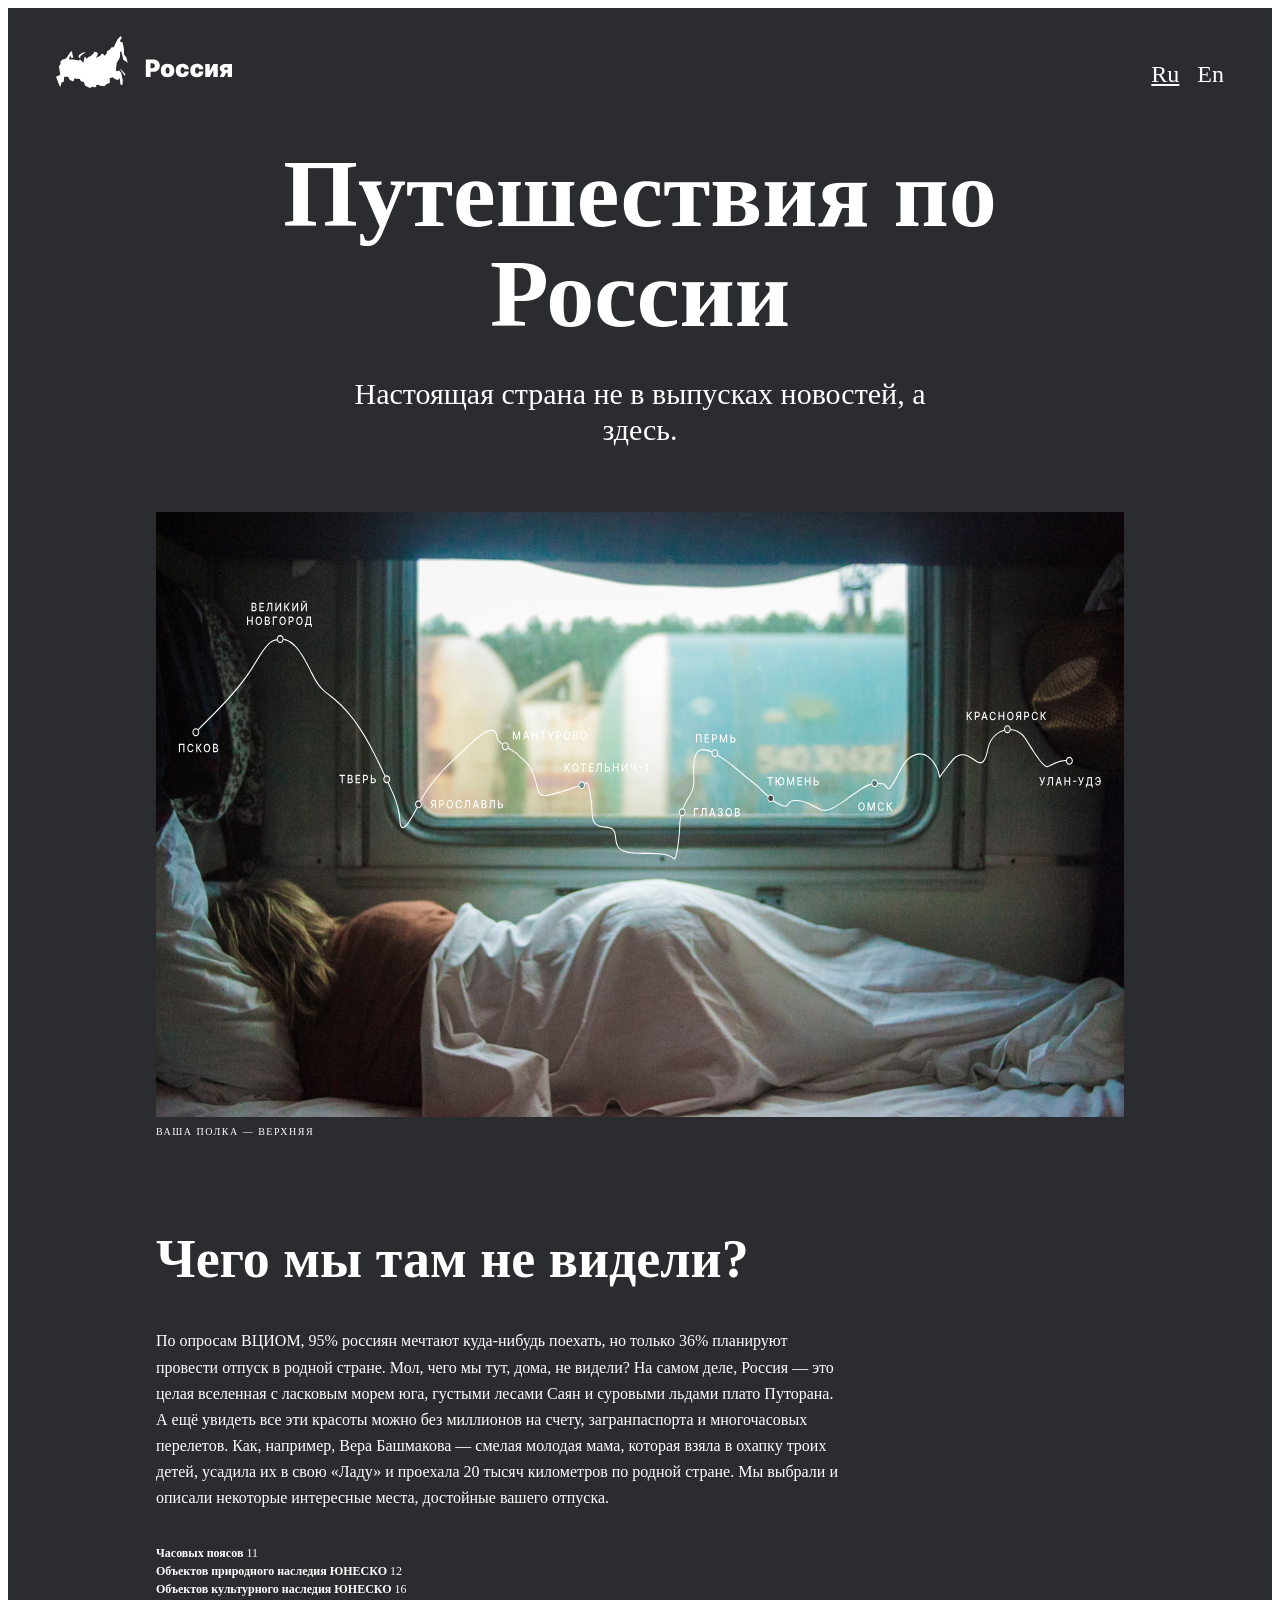
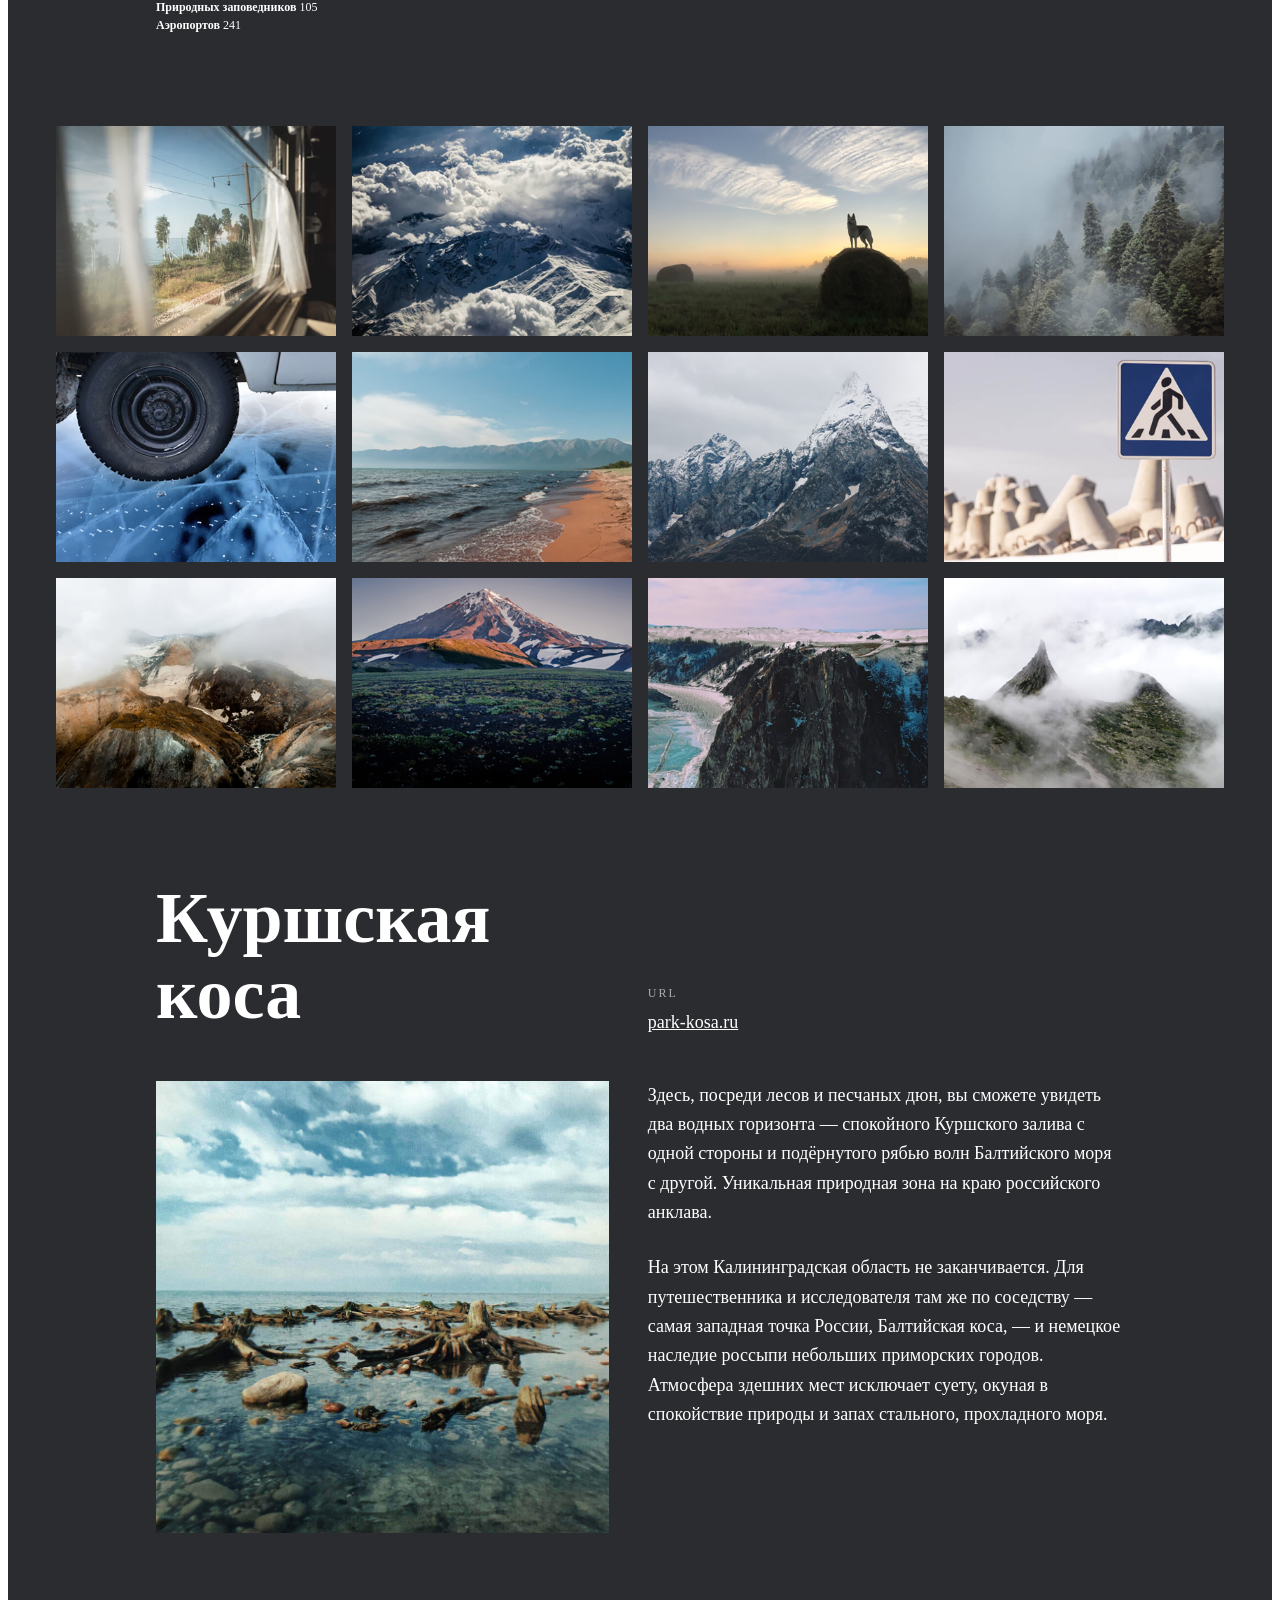
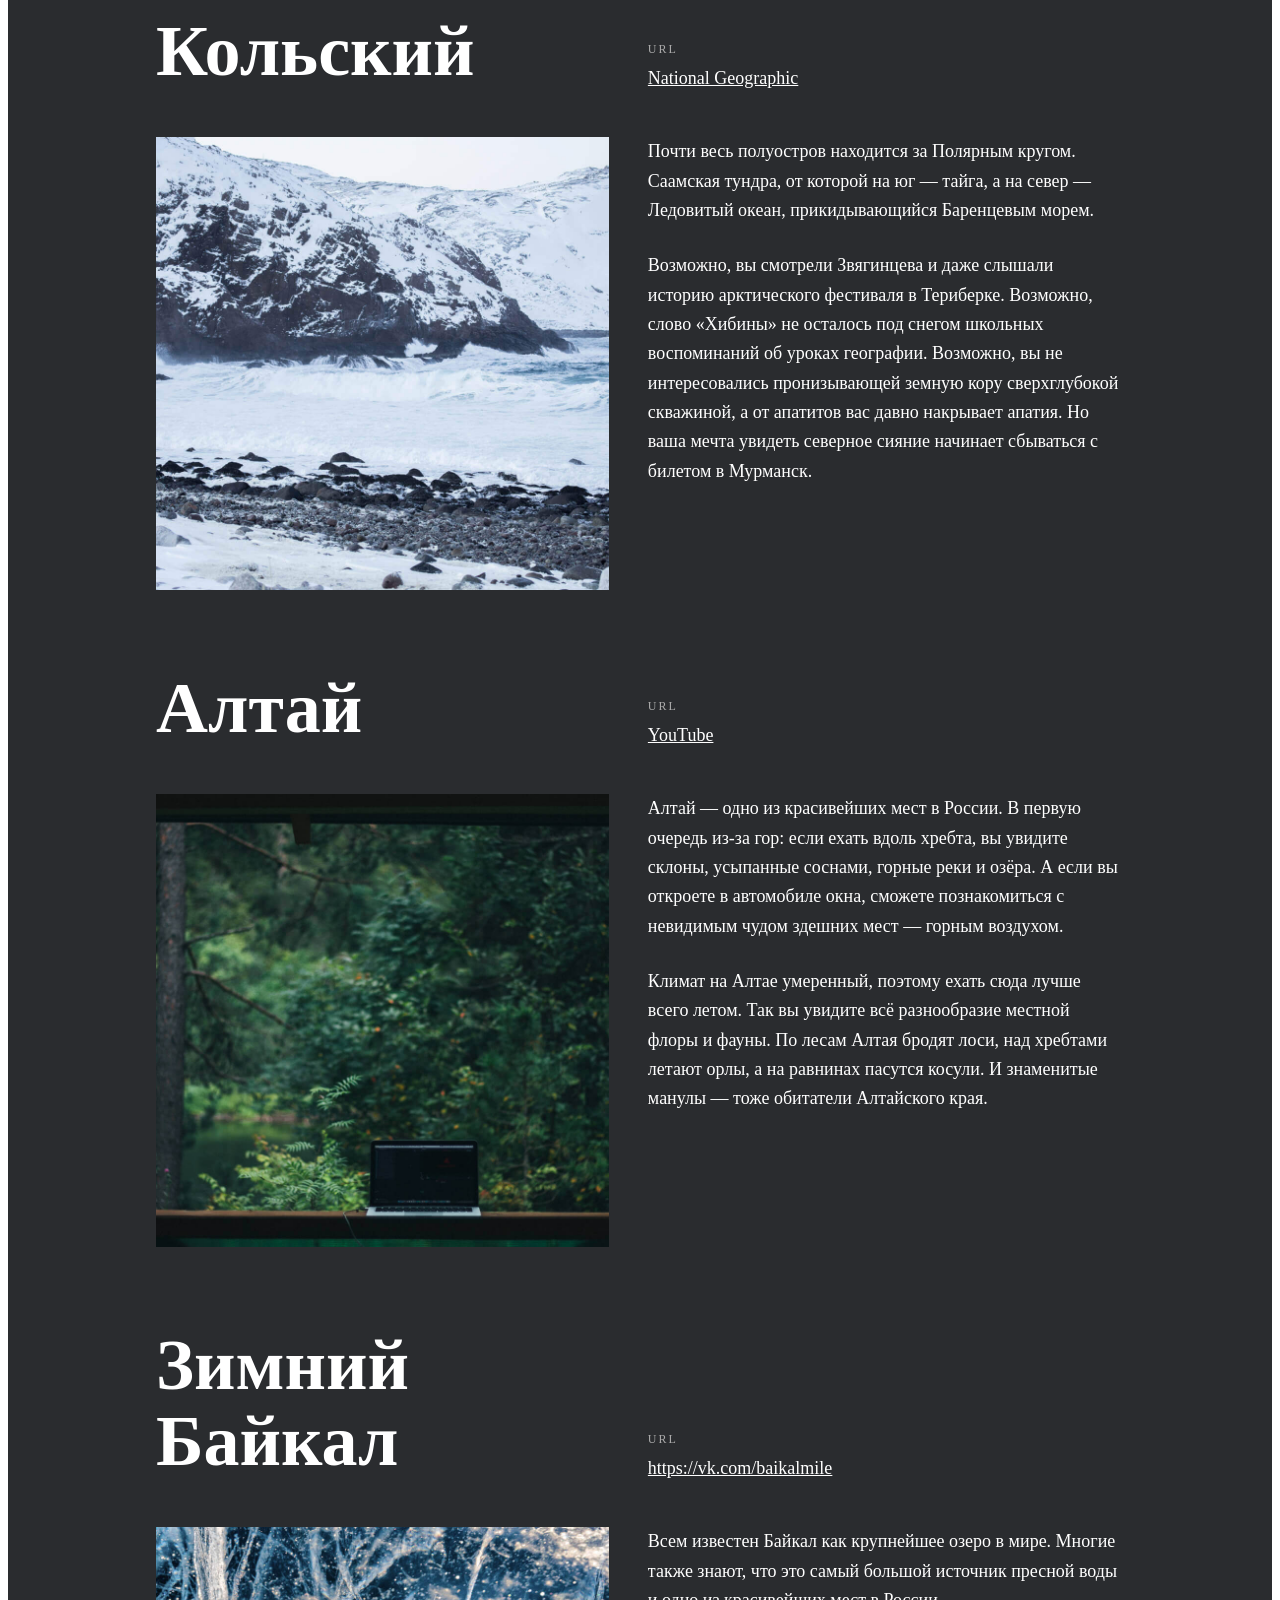
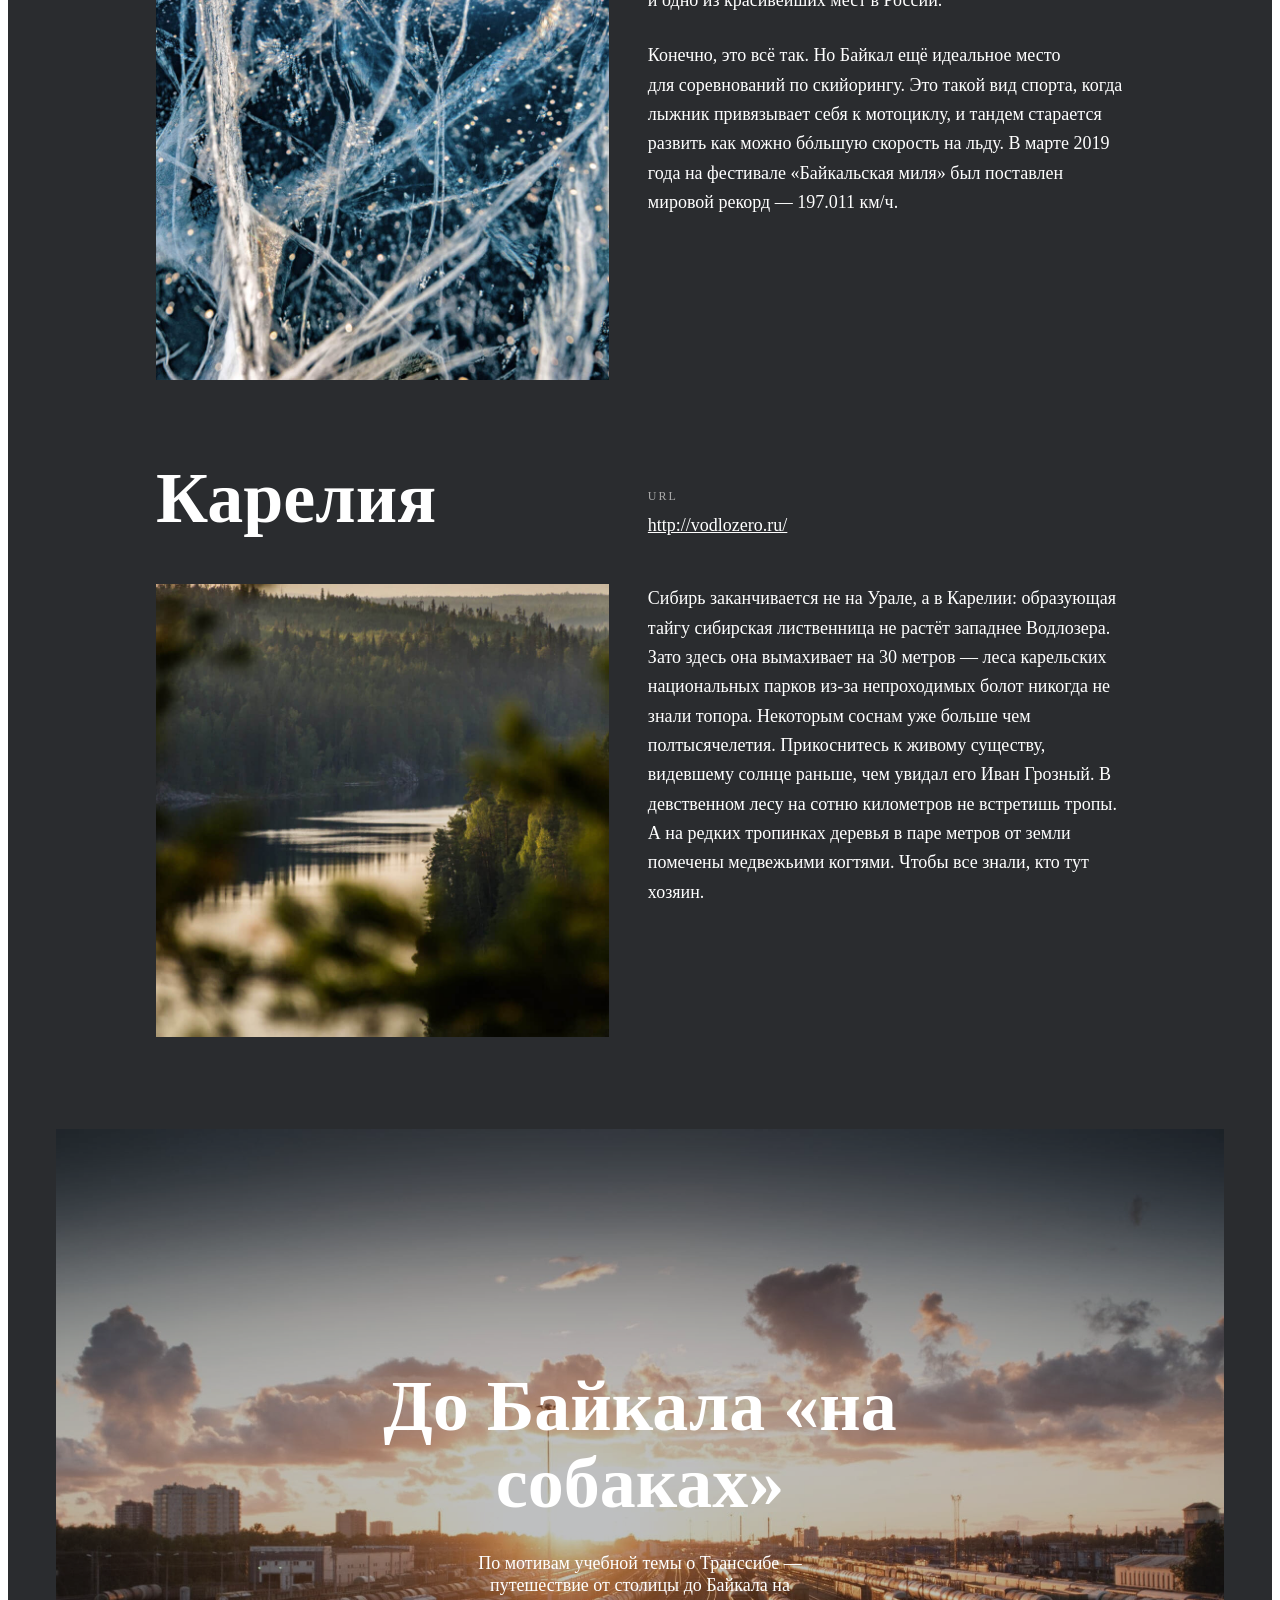
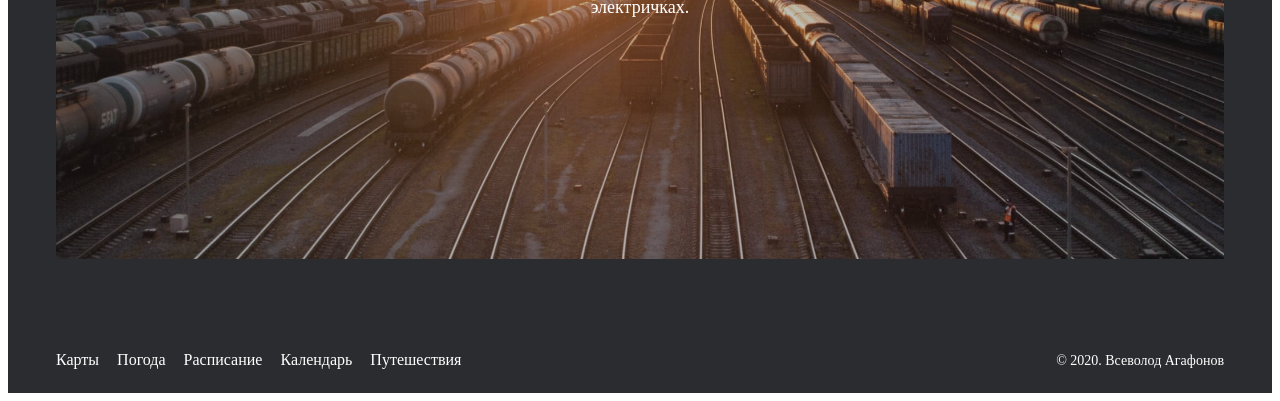
==== index.html @ f392a2d4 "первый вариант без бэм" ====
<!DOCTYPE html>
<html lang="ru">
<head>
  <meta charset="UTF-8">
  <meta http-equiv="X-UA-Compatible" content="IE=edge">
  <meta name="viewport" content="width=device-width, initial-scale=1">
  <link rel="stylesheet" href="./styles.css">
  <title>Путешествия по России</title>
</head>
<body>
  <div class="page">
    <header class="header">
      <img src="./images/logo.svg" alt="Россия" class="logo">
      <div class="lang-link-container">
        <a href="#" class="header__lang-link header__lang-link_active">Ru</a>
        <a href="#" class="header__lang-link">En</a>
      </div>
    </header>
    <main class="content">
      <section class="lead">
        <h1 class="lead__title">
          Путешествия по России
        </h1>
        <p class="lead__subtitle">
          Настоящая страна не в выпусках новостей, а здесь.
        </p>
        <img src="./images/lead-image.svg" alt="Фото Калегин Михаил" class="lead__image">
        <p class="lead__caption">
          ваша полка — верхняя
        </p>
      </section>
      <section class="intro">
        <h2 class="intro__title">
          Чего мы там не видели?
        </h2>
        <p class="intro__text">
          По опросам ВЦИОМ, 95% россиян мечтают куда-нибудь поехать, 
          но только 36% планируют провести отпуск в родной стране. 
          Мол, чего мы тут, дома, не видели? На самом деле, Россия — 
          это целая вселенная с ласковым морем юга, густыми лесами Саян и 
          суровыми льдами плато Путорана. А ещё увидеть все эти красоты можно 
          без миллионов на счету, загранпаспорта и многочасовых перелетов. 
          Как, например, Вера Башмакова — смелая молодая мама, которая 
          взяла в охапку троих детей, усадила их в свою «Ладу» и проехала 
          20 тысяч километров по родной стране. Мы выбрали и 
          описали некоторые интересные места, достойные вашего отпуска.
        </p>
        <ul class="intro__list">
          <li>Часовых поясов <span class="list__number">11</span></li>
          <li>Объектов природного наследия ЮНЕСКО <span class="list__number">12</span></li>
          <li>Объектов культурного наследия ЮНЕСКО <span class="list__number">16</span></li>
          <li>Природных заповедников <span class="list__number">105</span></li>
          <li>Аэропортов <span class="list__number">241</span></li>
        </ul>
      </section>
      <section class="photo-grid">
        <img src="./images/photo-grid-train.jpg" alt="В поезде" class="photo-grid__item">
        <img src="./images/photo-grid-atharva-tulsi.jpg" alt="Атхарва-тулси" class="photo-grid__item">
        <img src="./images/photo-grid-tuman.jpg" alt="Туман" class="photo-grid__item">
        <img src="./images/photo-grid-sochi.jpg" alt="Сочи" class="photo-grid__item">
        <img src="./images/photo-grid-arisa.jpg" alt="На льду" class="photo-grid__item">
        <img src="./images/photo-grid-baikal.jpg" alt="Байкал берег" class="photo-grid__item">
        <img src="./images/photo-grid-elbrus.jpg" alt="Эльбрус" class="photo-grid__item">
        <img src="./images/photo-grid-kondratiev.jpg" alt="Пешеходный переход" class="photo-grid__item">
        <img src="./images/photo-grid-kamchatka-1.jpg" alt="Камчатка сверху" class="photo-grid__item">
        <img src="./images/photo-grid-kamchatka-2.jpg" alt="Камчатка снизу" class="photo-grid__item">
        <img src="./images/photo-grid-baikal-2.jpg" alt="Байкал обрыв" class="photo-grid__item">
        <img src="./images/photo-grid-ergaki.jpg" alt="Ергаки" class="photo-grid__item">
      </section>
      <section class="places">
        <div class="place">
          <div class="place__first-row">
            <h2 class="place__title">
              Куршская коса
            </h2>
            <div class="place__website">
              <h3 class="place__url-heading">
                URL
              </h3>
              <a class="place__link" href="http://park-kosa.ru" target="_blank">
                park-kosa.ru
              </a>
            </div>
          </div>
          <div class="place__second-row">
            <img src="./images/place-kosa.jpg" alt="Куршская коса" class="place__image">
            <div class="place__paragraphs">
              <p class="place__paragraph">
                Здесь, посреди лесов и песчаных дюн, вы сможете увидеть два водных 
                горизонта — спокойного Куршского залива с одной стороны и подёрнутого 
                рябью волн Балтийского моря с другой. Уникальная природная зона на краю 
                российского анклава.
              </p>
              <p class="place__paragraph">
                На этом Калининградская область не заканчивается. Для путешественника и 
                исследователя там же по соседству — самая западная точка России, Балтийская коса, — 
                и немецкое наследие россыпи небольших приморских городов. Атмосфера здешних мест 
                исключает суету, окуная в спокойствие природы и запах стального, прохладного моря.
              </p>
            </div>
          </div>
        </div>
        <div class="place">
          <div class="place__first-row">
            <h2 class="place__title">
              Кольский
            </h2>
            <div class="place__website">
              <h3 class="place__url-heading">
                URL
              </h3>
              <a class="place__link" href="https://yourshot.nationalgeographic.com/photos/?keywords=kolskiy" target="_blank">
                National Geographic
              </a>
            </div>
          </div>
          <div class="place__second-row">
            <img src="./images/place-kolsky.jpg" alt="Кольский" class="place__image">
            <div class="place__paragraphs">
              <p class="place__paragraph">
                Почти весь полуостров находится за Полярным кругом. Саамская тундра, от которой 
                на юг — тайга, а на север — Ледовитый океан, прикидывающийся Баренцевым морем.
              </p>
              <p class="place__paragraph">
                Возможно, вы смотрели Звягинцева и даже слышали историю арктического фестиваля в 
                Териберке. Возможно, слово «Хибины» не осталось под снегом школьных воспоминаний об 
                уроках географии. Возможно, вы не интересовались пронизывающей земную кору 
                сверхглубокой скважиной, а от апатитов вас давно накрывает апатия. 
                Но ваша мечта увидеть северное сияние начинает сбываться с билетом в Мурманск.
              </p>
            </div>
          </div>
        </div>
        <div class="place">
          <div class="place__first-row">
            <h2 class="place__title">
              Алтай
            </h2>
            <div class="place__website">
              <h3 class="place__url-heading">
                URL
              </h3>
              <a class="place__link" href="https://www.youtube.com/watch?v=7ZEsoV7kWAQ" target="_blank">
                YouTube
              </a>
            </div>
          </div>
          <div class="place__second-row">
            <img src="./images/place-altai.jpg" alt="Алтай" class="place__image">
            <div class="place__paragraphs">
              <p class="place__paragraph">
                Алтай — одно из красивейших мест в России. 
                В первую очередь из-за гор: если ехать вдоль хребта, вы увидите склоны, усыпанные 
                соснами, горные реки и озёра. А если вы откроете в автомобиле окна, сможете познакомиться 
                с невидимым чудом здешних мест — горным воздухом.
              </p>
              <p class="place__paragraph">
                Климат на Алтае умеренный, поэтому ехать сюда лучше всего летом. Так вы увидите всё 
                разнообразие местной флоры и фауны. По лесам Алтая бродят лоси, над хребтами летают 
                орлы, а на равнинах пасутся косули. И знаменитые манулы — тоже обитатели Алтайского края.
              </p>
            </div>
          </div>
        </div>
        <div class="place">
          <div class="place__first-row">
            <h2 class="place__title">
              Зимний Байкал
            </h2>
            <div class="place__website">
              <h3 class="place__url-heading">
                URL
              </h3>
              <a class="place__link" href="https://vk.com/baikalmile" target="_blank">
                https://vk.com/baikalmile
              </a>
            </div>
          </div>
          <div class="place__second-row">
            <img src="./images/place-winter-baikal.jpg" alt="Зимний Байкал" class="place__image">
            <div class="place__paragraphs">
              <p class="place__paragraph">
                Всем известен Байкал как крупнейшее озеро в мире. Многие также знают, 
                что это самый большой источник пресной воды и одно из красивейших мест в России.
              </p>
              <p class="place__paragraph">
                Конечно, это всё так. Но Байкал ещё идеальное место для соревнований по скийорингу. 
                Это такой вид спорта, когда лыжник привязывает себя к мотоциклу, и тандем старается 
                развить как можно бóльшую скорость на льду. В марте 2019 года на фестивале 
                «Байкальская миля» был поставлен мировой рекорд — 197.011 км/ч.
              </p>
            </div>
          </div>
        </div>
        <div class="place">
          <div class="place__first-row">
            <h2 class="place__title">
              Карелия
            </h2>
            <div class="place__website">
              <h3 class="place__url-heading">
                URL
              </h3>
              <a class="place__link" href="http://vodlozero.ru" target="_blank">
                http://vodlozero.ru/
              </a>
            </div>
          </div>
          <div class="place__second-row">
            <img src="./images/place-karelia.jpg" alt="Карелия" class="place__image">
            <div class="place__paragraphs">
              <p class="place__paragraph">
                Сибирь заканчивается не на Урале, а в Карелии: образующая тайгу сибирская лиственница не 
                растёт западнее Водлозера. Зато здесь она вымахивает на 30 метров — леса карельских 
                национальных парков из-за непроходимых болот никогда не знали топора. Некоторым соснам уже 
                больше чем полтысячелетия. Прикоснитесь к живому существу, видевшему солнце раньше, чем 
                увидал его Иван Грозный. В девственном лесу на сотню километров не встретишь тропы. 
                А на редких тропинках деревья в паре метров от земли помечены медвежьими когтями. 
                Чтобы все знали, кто тут хозяин.
              </p>
            </div>
          </div>
        </div>
      </section>
      <section class="cover">
        <a class="cover__link" href="https://stampsy.com/na-elektrichkakh-do-baikala" target="_blank">
          <div class="cover__text">
            <h2 class="cover__title">
              До Байкала «на собаках»
            </h2>
            <p class="cover__subtitle">
              По мотивам учебной темы о Транссибе — путешествие от столицы до Байкала на электричках.
            </p>
          </div >
          <img class="cover__image" src="./images/cover-trains.jpg" alt="Поезда">
          <div class="cover__overlay"></div>
        </a>
      </section>
    </main>
    <footer class="footer">
      <div class="footer__container">
        <ul class="footer__links">
          <li><a href="https://yandex.ru/maps" class="footer__link" target="_blank">Карты</a></li>
          <li><a href="https://yandex.ru/pogoda" class="footer__link" target="_blank">Погода</a></li>
          <li><a href="https://rasp.yandex.ru" class="footer__link" target="_blank">Расписание</a></li>
          <li><a href="https://calendar.yandex.ru" class="footer__link" target="_blank">Календарь</a></li>
          <li><a href="https://travel.yandex.ru" class="footer__link" target="_blank">Путешествия</a></li>
        </ul>
        <p class="footer_copyright">
          &copy; 2020. Всеволод Агафонов
        </p>
      </div>
    </footer>
  </div>
</body>
</html>
---- styles.css ----
@font-face {
  font-family: 'Inter';
  src: url(./fonts/Inter/Inter.var.woff2);
}

.page {
  font-family: 'Inter';
  max-width: 1280px;
  min-width: 321px;
  margin: 0 auto;
  background-color: rgba(42, 44, 47, 1);
  width: 100%;
}

.header {
  display: flex;
  justify-content: space-between;
  align-items: end;
  padding-top: 28px;
  padding-left: 48px;
  padding-right: 48px;
}

.logo {
  width: 176px;
  height: 52px;
}

.lang-link-container {
  display: flex;
  gap: 18px;
}

.header__lang-link {
  text-decoration: none;
  color: white;
  font-weight: 400;
  font-size: 24px;
  line-height: 28px;
}

.header__lang-link_active {
  text-decoration-line: underline;
}

.content {
  color: white;
}

.lead {
  display: flex;
  flex-direction: column;
  align-items: center;
  padding-left: 148px;
  padding-right: 148px;
}

.lead__title {
  margin-block: 0;
  margin-top: 56px;
  margin-bottom: 32px;
  font-weight: 900;
  font-size: 96px;
  line-height: 1.04;
  width: 720px;
  height: fit-content;
  text-align: center;
}

.lead__subtitle {
  margin-block: 0;
  margin-bottom: 64px;
  width: 640px;
  height: fit-content;
  font-weight: 400;
  font-size: 30px;
  line-height: 1.2;
  text-align: center;
}

.lead__image {
  width: 100%;
}

.lead__caption {
  margin-block: 0;
  align-self: start;
  font-weight: 400;
  font-size: 10px;
  line-height: 1.4;
  letter-spacing: 1.5px;
  text-transform: uppercase;
  margin-top: 8px;
}

.intro {
  display: flex;
  flex-direction: column;
  align-items: start;
  padding-left: 148px;
  padding-right: 148px;
}

.intro__title {
  margin-block: 0;
  margin-top: 92px;
  width: 690px;
  font-style: normal;
  font-weight: 900;
  font-size: 54px;
  line-height: 1.07;
}

.intro__text {
  margin-block: 0;
  margin-top: 40px;
  margin-bottom: 33px;
  width: 690px;
  font-weight: 400;
  font-size: 16px;
  line-height: 1.63;
}

.intro__list {
  list-style: none;
  margin-block: 0;
  padding-inline: 0;
  margin-bottom: 92px;
  width: 690px;
  font-weight: 700;
  font-size: 12px;
  line-height: 1.5;
}

.list__number {
  font-weight: normal;
}

.photo-grid {
  display: grid;
  padding-left: 48px;
  padding-right: 48px;
  grid-template-columns: repeat(4, 1fr);
  gap: 16px;
}

.photo-grid__item {
  width: 100%;
}

.places {
  display: flex;
  flex-direction: column;
  gap: 80px;
  padding-top: 92px;
  padding-bottom: 92px;
  padding-left: 148px;
  padding-right: 148px;
}

.place {
  display: flex;
  flex-direction: column;
  gap: 48px;
}

.place__first-row {
  display: flex;
  gap: calc(40 / 984 * 100%);
}

.place__title {
  margin-block: 0;
  font-weight: 900;
  font-size: 72px;
  line-height: 1.06;
  width: calc(460 / 984 * 100%);
  height: min-content;
}

.place__image {
  width: calc(460 / 984 * 100%);
}

.place__second-row {
  display: flex;
  gap: calc(40 / 984 * 100%);
  align-items: start;
}

.place__website {
  display: flex;
  flex-direction: column;
  gap: 12px;
  justify-content: end;
  box-sizing: content-box;
  width: calc(484 / 984 * 100%)
}

.place__url-heading {
  margin-block: 0;
  height: 12px;
  font-weight: 400;
  font-size: 12px;
  line-height: 1;
  letter-spacing: 2px;
  color: #AAAAAA;
}

.place__link {
  color: white;
  font-weight: 400;
  font-size: 18px;
  line-height: 22px;
  text-decoration-line: underline;
  transition: opacity 0.5s ease;
}

.place__link:hover {
  opacity: 0.8;
}

.place__paragraphs {
  display: flex;
  flex-direction: column;
  gap: 26px;
  width: calc(484 / 984 * 100%);
}

.place__paragraph {
  margin-block: 0;
  font-weight: 400;
  font-size: 18px;
  line-height: 1.63;
}

.cover {
  position: relative;
  padding-left: 48px;
  padding-right: 48px;
}

.cover__link {
  position: relative;
  width: 100%;
  height: 100%;
  display: flex;
  flex-direction: column;
  align-items: center;
  justify-content: center;
  z-index: 2;
  text-decoration: none;
  color: white;
}

.cover__image {
  width: 100%;
}

.cover__overlay {
  width: 100%;
  height: 100%;
  position: absolute;
  background: #2A2C2F;
  opacity: 0.3;
  transition: opacity 0.5s ease;
}

.cover__link:hover .cover__overlay {
    opacity: 0.8;
  }

.cover__text {
  position: absolute;
  display: flex;
  flex-direction: column;
  align-items: center;
  justify-content: center;
  z-index: 2;
}

.cover__title {
  margin-block: 0;
  margin-bottom: 32px;
  width: 560px;
  height: fit-content;
  font-weight: 900;
  font-size: 72px;
  line-height: 1.06;
  text-align: center;
}

.cover__subtitle {
  margin-block: 0;
  width: 360px;
  height: 66px;
  font-weight: 400;
  font-size: 18px;
  line-height: 1.22;
  text-align: center;
}

.footer {
  padding: 92px 48px 24px 48px;
}

.footer__container {
  display: flex;
  justify-content: space-between;
  align-items: end;
  color: white;
}

.footer__links {
  margin-block: 0;
  padding-inline: 0;
  display: flex;
  gap: 18px;
  list-style: none;
}


.footer__link {
  text-decoration: none;
  color: white;
  transition: opacity 0.5s ease;
  font-weight: 400;
  font-size: 16px;
  line-height: 1.12;
}

.footer__link:hover {
  opacity: 0.8;
}

.footer_copyright {
  margin-block: 0;
  font-weight: 400;
  font-size: 14px;
  line-height: 1.14;
}

@media screen and (min-width: 1024px) and (max-width: 1280px) {
  .places {
    padding-left: calc(48px + (148 - 48) * ((100vw - 1024px)/(1280 - 1024)));
    padding-right: calc(48px + (148 - 48) * ((100vw - 1024px)/(1280 - 1024)));
  }

  .lead {
    padding-left: calc(48px + (148 - 48) * ((100vw - 1024px)/(1280 - 1024)));
    padding-right: calc(48px + (148 - 48) * ((100vw - 1024px)/(1280 - 1024)));
  }

  .intro {
    padding-left: calc(48px + (148 - 48) * ((100vw - 1024px)/(1280 - 1024)));
    padding-right: calc(48px + (148 - 48) * ((100vw - 1024px)/(1280 - 1024)));
  }

  .cover {
    padding-left: calc(0px + (48 - 0) * ((100vw - 1024px)/(1280 - 1024)));
    padding-right: calc(0px + (48 - 0) * ((100vw - 1024px)/(1280 - 1024)));
  }
}

@media screen and (min-width: 768px) and (max-width: 1024px) {
  .places {
    padding-left: calc(24px + (48 - 24) * ((100vw - 768px)/(1024 - 768)));
    padding-right: calc(24px + (48 - 24) * ((100vw - 768px)/(1024 - 768)));
  }

  .place__title {
    font-size: calc(42px + (72 - 42) * ((100vw - 768px)/(1024 - 768)));
    width: calc(440 / 928 * 100%);
  }

  .place__first-row {
    gap: calc(32 / 928 * 100%);
  }
  .place__image {
    width: calc(440 / 928 * 100%);
  }

  .place__second-row {
    gap: calc(32 / 928 * 100%);
  }

  .place__website {
    width: calc(456 / 928 * 100%)
  }

  .place__paragraphs {
    width: calc(456 / 928 * 100%);
  }

  .place__paragraph {
    font-size: 16px;
  }

  .lead {
    padding-left: calc(0px + (48 - 0) * ((100vw - 768px)/(1024 - 768)));
    padding-right: calc(0px + (48 - 0) * ((100vw - 768px)/(1024 - 768)));
  }

  .lead__caption {
    padding-left: calc(24px + (0 - 24) * ((100vw - 768px)/(1024 - 768)));
  }

  .intro {
    padding-left: calc(24px + (48 - 24) * ((100vw - 768px)/(1024 - 768)));
    padding-right: calc(24px + (48 - 24) * ((100vw - 768px)/(1024 - 768)));
  }

  .photo-grid {
    padding-left: calc(24px + (48 - 24) * ((100vw - 768px)/(1024 - 768)));
    padding-right: calc(24px + (48 - 24) * ((100vw - 768px)/(1024 - 768)));
    grid-template-columns: repeat(3, 1fr);
    gap: 14px;
  }

  .cover {
    padding-left: calc(0px + (48 - 0) * ((100vw - 768px)/(1024 - 768)));
    padding-right: calc(0px + (48 - 0) * ((100vw - 768px)/(1024 - 768)));
  }

  .footer {
    padding-left: calc(24px + (48 - 24) * ((100vw - 768px)/(1024 - 768)));
    padding-right: calc(24px + (48 - 24) * ((100vw - 768px)/(1024 - 768)));
    padding-top: 88px;
  }
}

@media screen and (min-width: 550px) and (max-width: 768px) {
  .header {
    padding-left: 24px;
    padding-right: 24px;
  }

  .lead__title {
    width: auto;
    padding-left: 24px;
    padding-right: 24px;
    font-size: 56px;
  }

  .lead__subtitle {
    width: auto;
    padding-left: 24px;
    padding-right: 24px;
    font-size: 20px;
  }

  .intro__title {
    width: 100%;
  }
  
  .intro__text {
    width: 100%;
  }
  
  .intro__list {
    width: 100%;
    margin-bottom: 88px;
  }
  .place {
    gap: 73px;
  }
  .places {
    padding-left: calc(16px + (24 - 16) * ((100vw - 550px)/(768 - 550)));
    padding-right: calc(16px + (24 - 16) * ((100vw - 550px)/(768 - 550)));
  }

  .place__title {
    font-size: calc(32px + (42 - 32) * ((100vw - 550px)/(768 - 550)));
  }

  .place__paragraph {
    font-size: 16px;
  }

  .lead {
    padding-left: calc(0px + (48 - 0) * ((100vw - 768px)/(1024 - 768)));
    padding-right: calc(0px + (48 - 0) * ((100vw - 768px)/(1024 - 768)));
  }

  .lead__caption {
    padding-left: calc(16px + (24 - 16) * ((100vw - 550px)/(768 - 550)));
  }

  .intro {
    padding-left: calc(16px + (24 - 16) * ((100vw - 550px)/(768 - 550)));
    padding-right: calc(16px + (24 - 16) * ((100vw - 550px)/(768 - 550)));
  }

  .photo-grid {
    padding-left: calc(16px + (24 - 16) * ((100vw - 550px)/(768 - 550)));
    padding-right: calc(16px + (24 - 16) * ((100vw - 550px)/(768 - 550)));
    grid-template-columns: repeat(2, 1fr);
  }

  .cover {
    padding-left: 0;
    padding-right: 0;
  }

  .footer {
    padding-left: 16px;
    padding-right: 16px;
    padding-top: 88px;
  }
}


@media screen and (min-width: 320px) and (max-width: 750px) {
  .footer {
    padding-left: 16px;
    padding-right: 16px;
    padding-top: 64px;
  }

  .footer__container {
    flex-direction: column;
    align-items: start;
    gap: 48px;
  }

  .footer__links {
    flex-direction: column;
  }
}

/* 550 - 320---------------------------------------------------------- */

@media screen and (min-width: 320px) and (max-width: 550px) {
  .header {
    padding-top: 16px;
    padding-left: 16px;
    padding-right: 16px;
  }

  .logo {
    width: 142px;
    height: 42px;
  }

  .header__lang-link {
    font-size: 18px;
    line-height: 1.11;
  }

  .lead {
    padding-left: 0;
    padding-right: 0;
  }

  .lead__title {
    width: 80%;
    font-size: 40px;
  }

  .lead__subtitle {
    width: 80%;
    font-size: 16px;
  }

  .lead__caption {
    padding-left: 16px;
  }

  .intro {
    padding-left: 16px;
    padding-right: 16px;
  }

  .intro__title {
    width: auto;
    font-size: 32px;
  }
  
  .intro__text {
    width: auto;    
  }
  
  .intro__list {
    width: auto;
    margin-bottom: 64px;
  }

  .photo-grid {
    padding-left: 16px;
    padding-right: 16px;
    grid-template-columns: repeat(1, 1fr);
  }

  .places {
    padding-left: 0;
    padding-right: 0;
    align-items: center;
    gap: 50px;
  }

  .place {
    flex-direction: column;
    align-items: center;
    gap: 32px;
  }

  .place__first-row{
    flex-direction: column;
    width: 100%;
    gap: 32px;
  }

  .place__title {
    width: auto;
    font-size: 32px;
    margin-left: 16px;
    margin-right: 16px;
  }

  .place__website {
    width: auto;
    margin-left: 16px;
    margin-right: 16px;
  }

  .place__second-row {
    flex-direction: column;
    align-items: center;
    gap: 32px;
  }

  .place__image {
    width: 100%;
  }

  .place__paragraphs {
    width: 100%;
  }

  .place__paragraph {
    margin-left: 16px;
    margin-right: 16px;
  }

  .cover {
    padding-left: 0;
    padding-right: 0;
  }

  .cover__title {
    width: auto;
    margin: 0 16px 16px 16px;
    font-size: 32px;
  }

  .cover__subtitle {
    width: auto;
    margin: 0 16px 0 16px;
    font-size: 14px;
  }
}
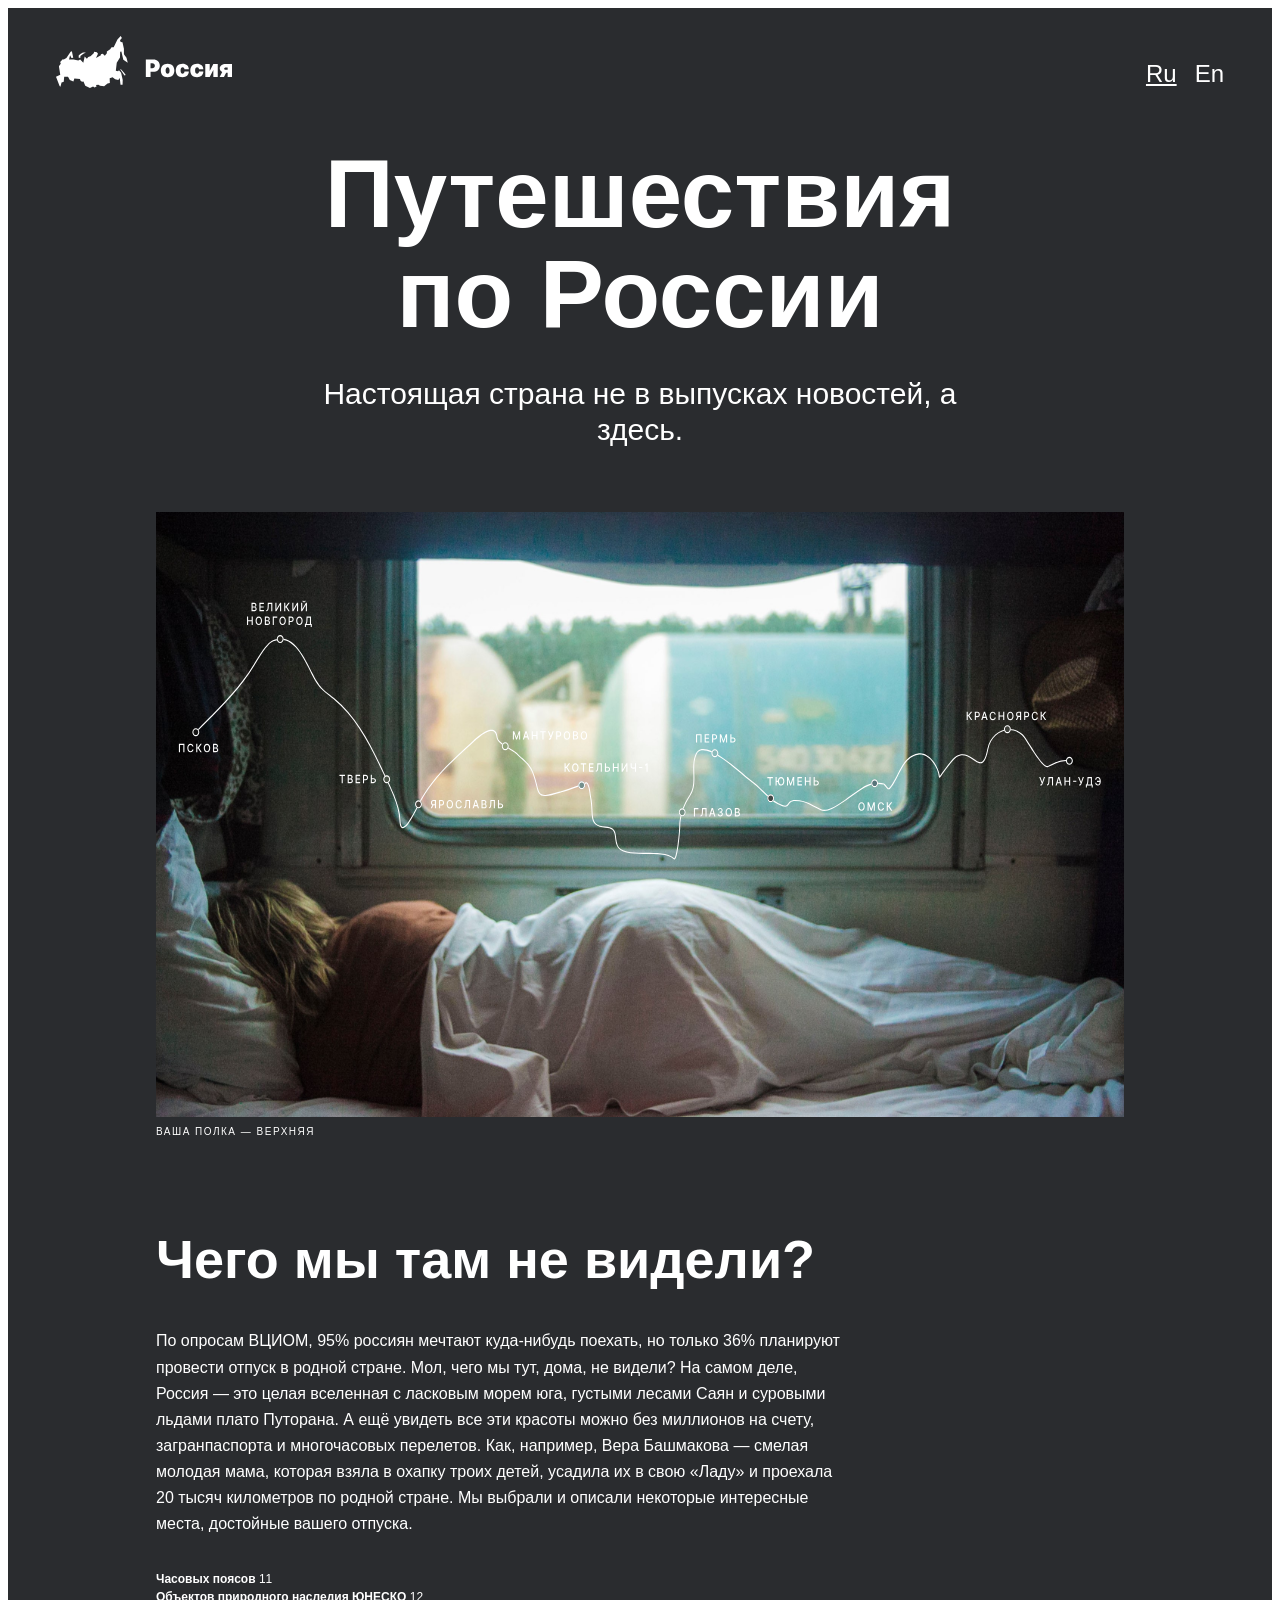
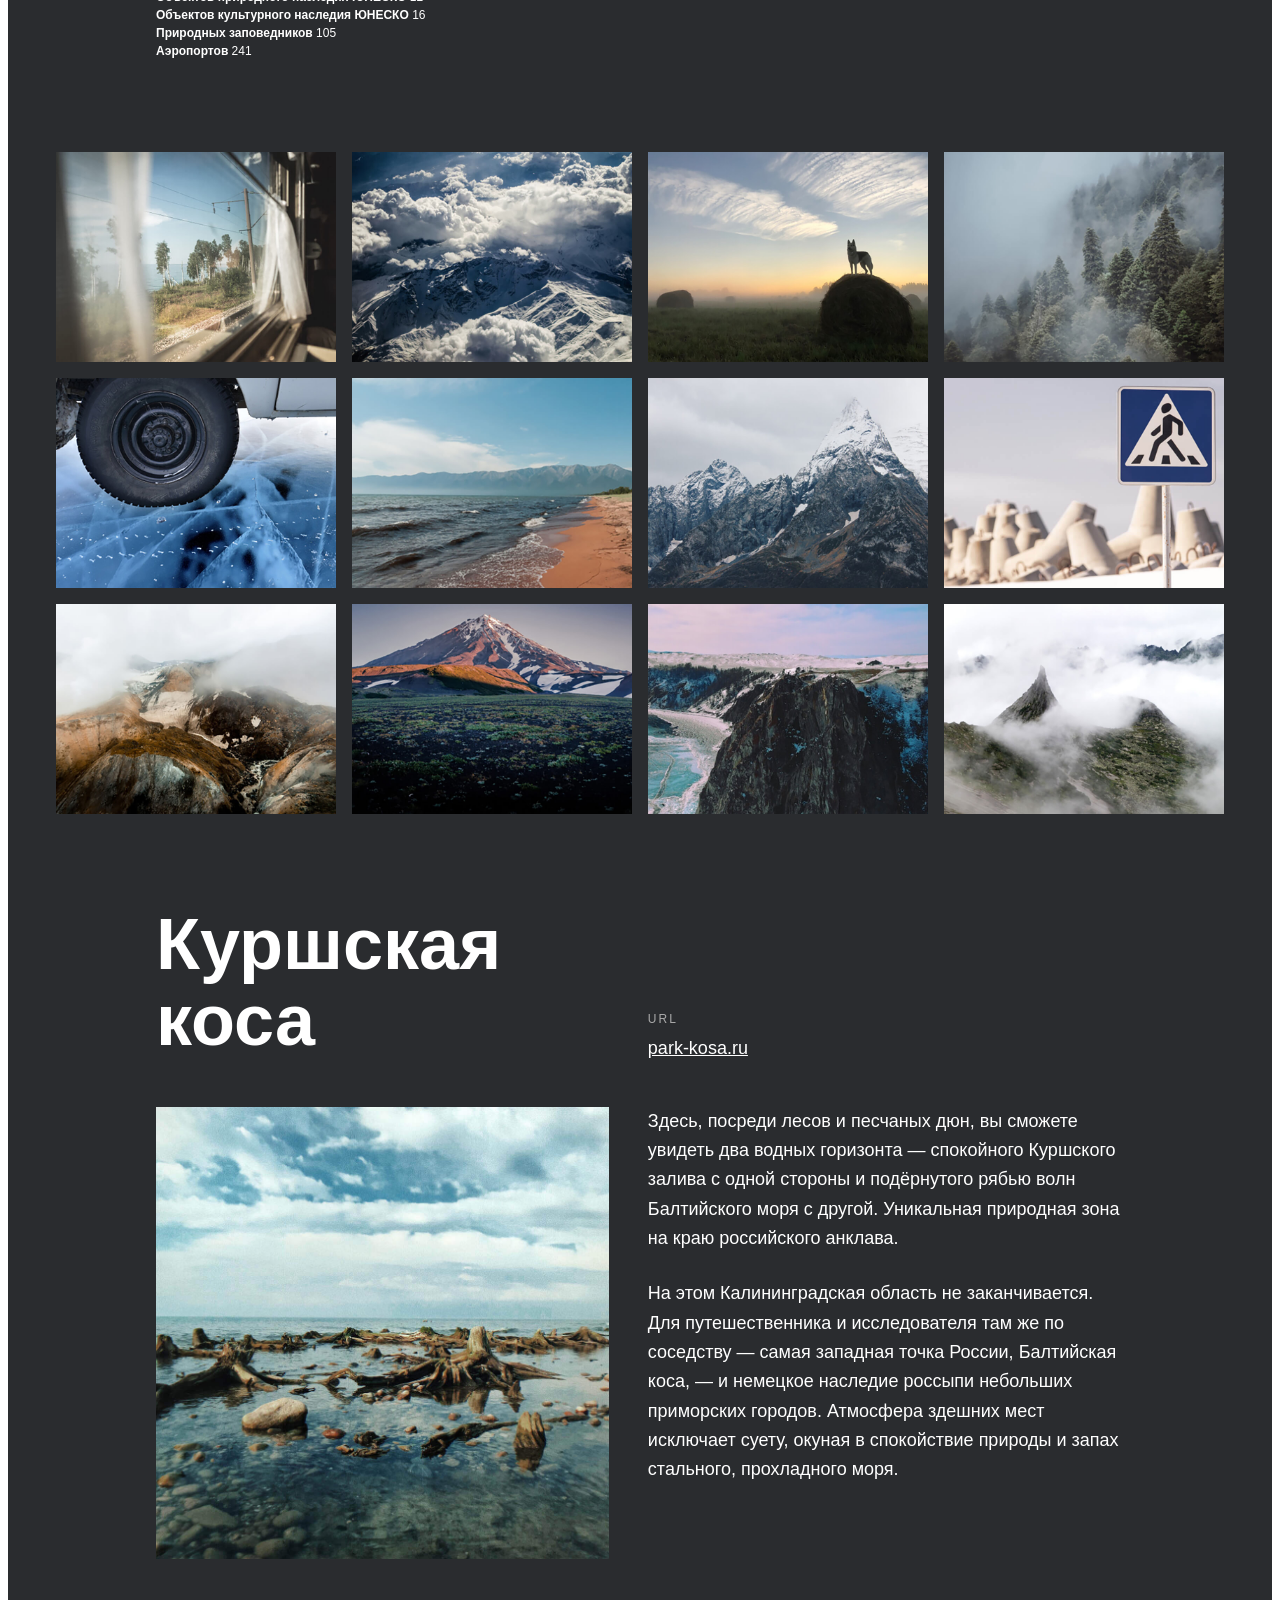
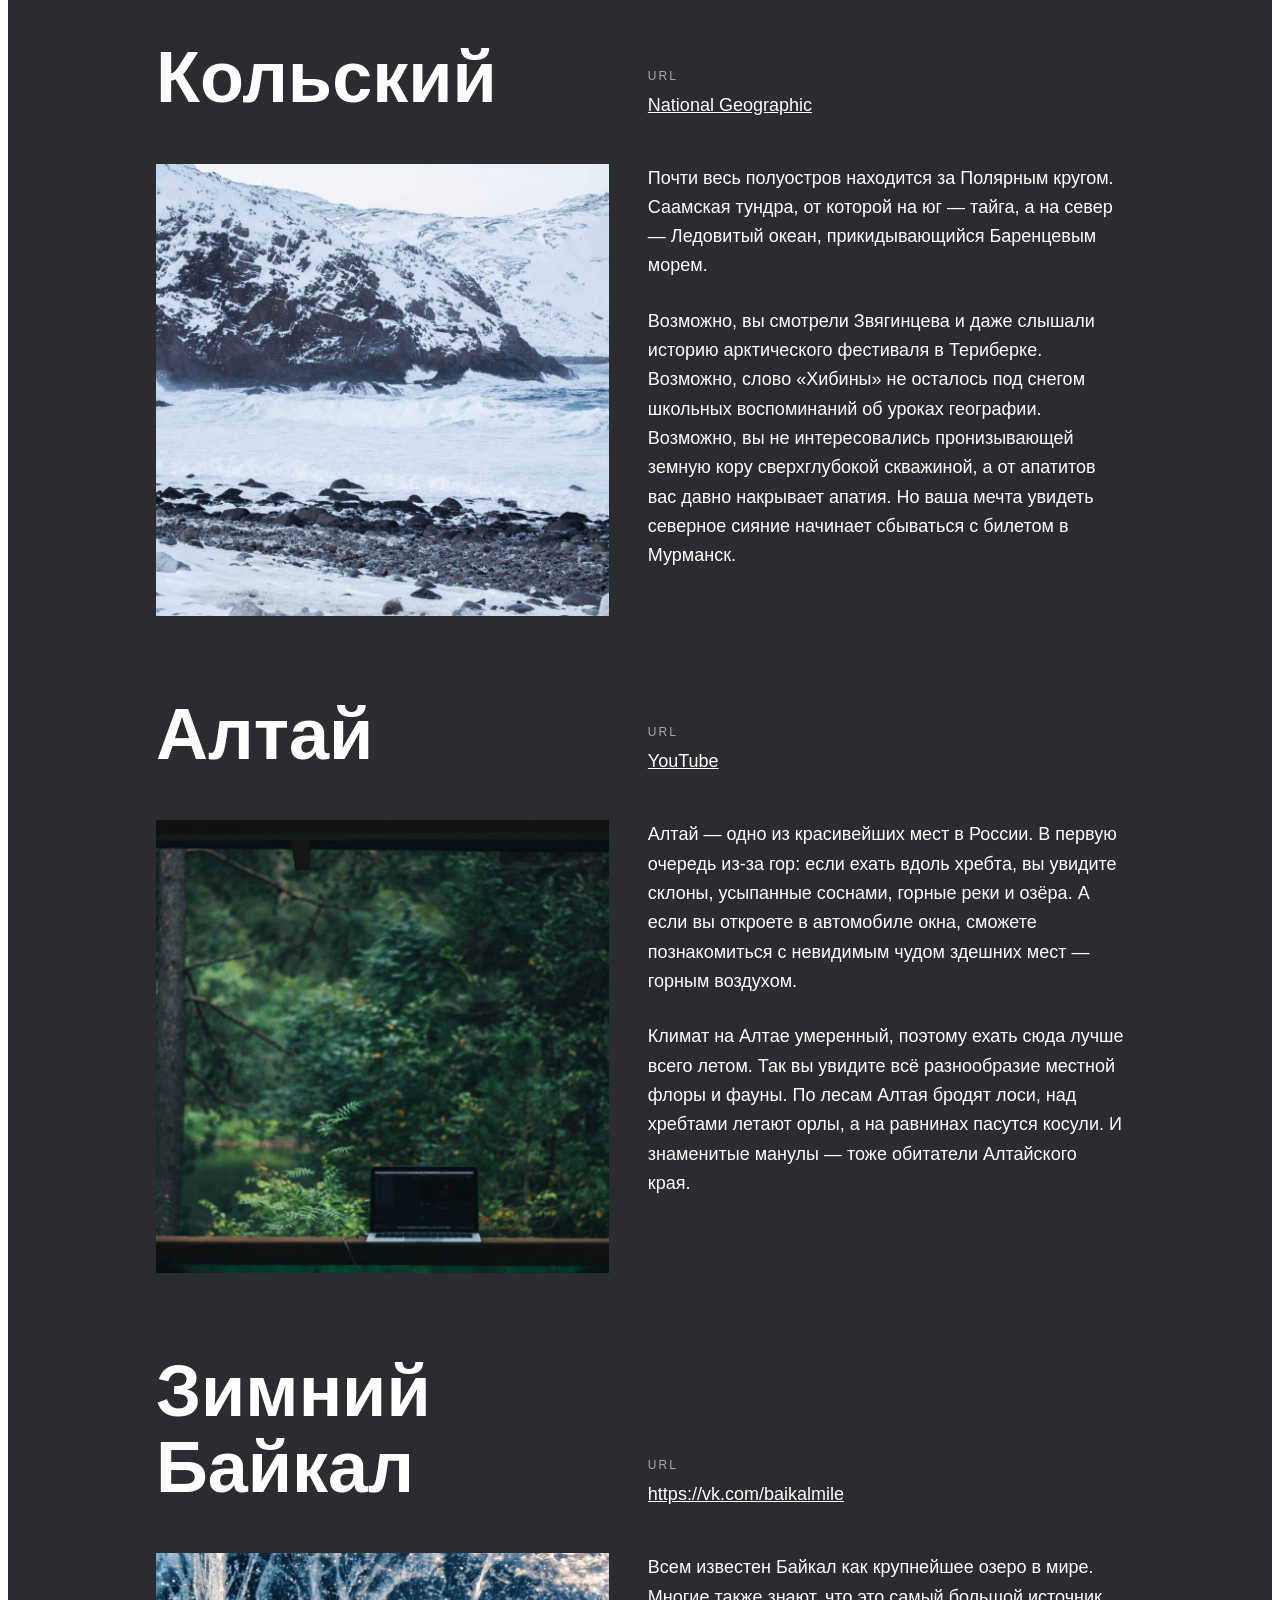
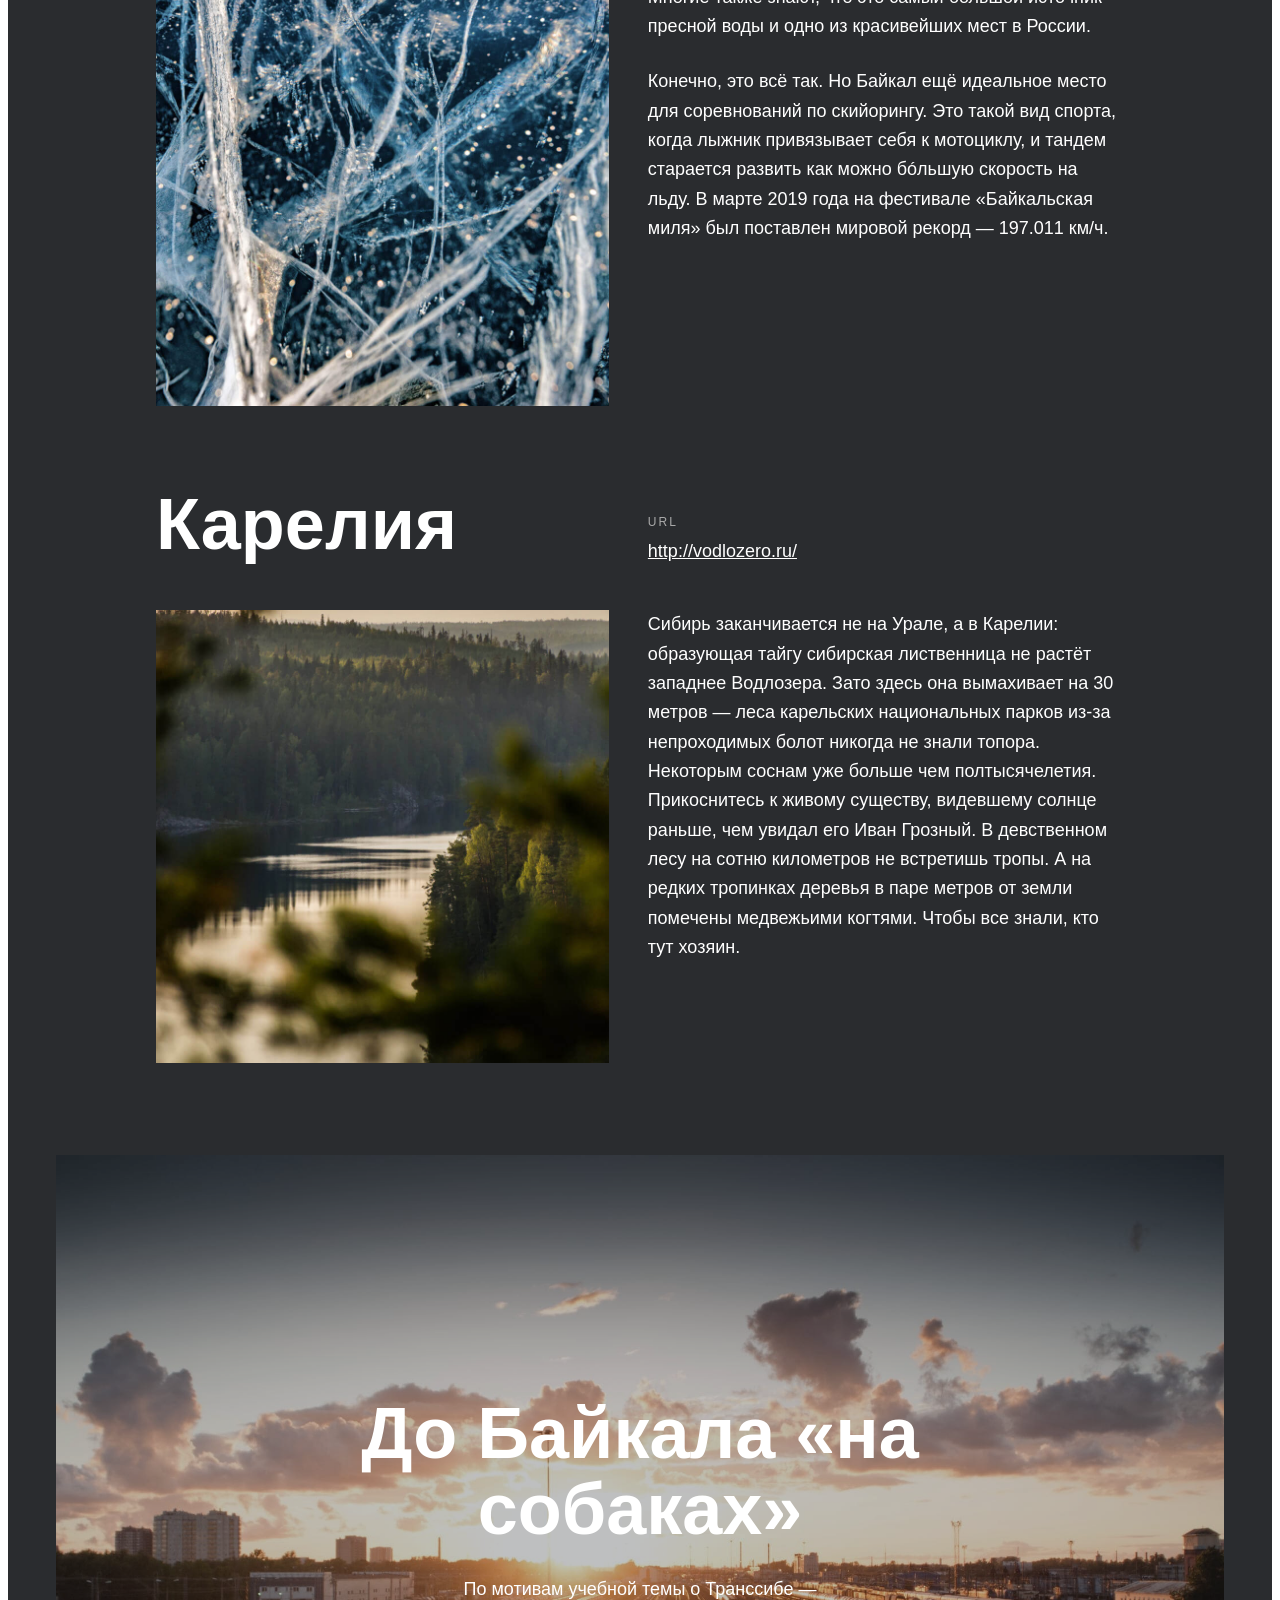
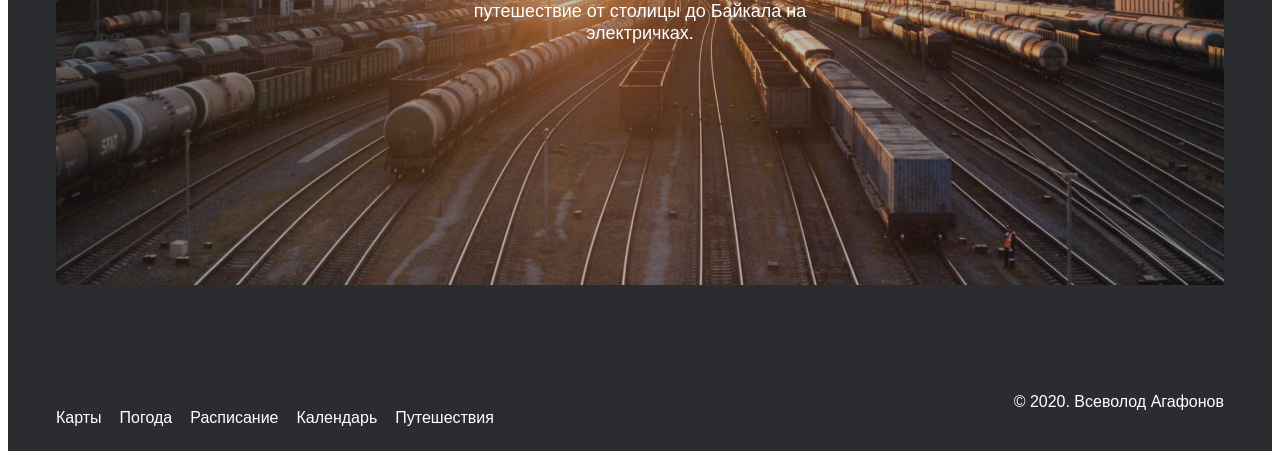
==== commit 55fcaf80: "Made fixes" ====
--- a/index.html
+++ b/index.html
@@ -1,17 +1,19 @@
 <!DOCTYPE html>
 <html lang="ru">
+
 <head>
   <meta charset="UTF-8">
   <meta http-equiv="X-UA-Compatible" content="IE=edge">
   <meta name="viewport" content="width=device-width, initial-scale=1">
-  <link rel="stylesheet" href="./styles.css">
+  <link rel="stylesheet" href="./pages/index.css">
   <title>Путешествия по России</title>
 </head>
+
 <body>
   <div class="page">
     <header class="header">
       <img src="./images/logo.svg" alt="Россия" class="logo">
-      <div class="lang-link-container">
+      <div class="header__lang-link-container">
         <a href="#" class="header__lang-link header__lang-link_active">Ru</a>
         <a href="#" class="header__lang-link">En</a>
       </div>
@@ -34,23 +36,23 @@
           Чего мы там не видели?
         </h2>
         <p class="intro__text">
-          По опросам ВЦИОМ, 95% россиян мечтают куда-нибудь поехать, 
-          но только 36% планируют провести отпуск в родной стране. 
-          Мол, чего мы тут, дома, не видели? На самом деле, Россия — 
-          это целая вселенная с ласковым морем юга, густыми лесами Саян и 
-          суровыми льдами плато Путорана. А ещё увидеть все эти красоты можно 
-          без миллионов на счету, загранпаспорта и многочасовых перелетов. 
-          Как, например, Вера Башмакова — смелая молодая мама, которая 
-          взяла в охапку троих детей, усадила их в свою «Ладу» и проехала 
-          20 тысяч километров по родной стране. Мы выбрали и 
+          По опросам ВЦИОМ, 95% россиян мечтают куда-нибудь поехать,
+          но только 36% планируют провести отпуск в родной стране.
+          Мол, чего мы тут, дома, не видели? На самом деле, Россия —
+          это целая вселенная с ласковым морем юга, густыми лесами Саян и
+          суровыми льдами плато Путорана. А ещё увидеть все эти красоты можно
+          без миллионов на счету, загранпаспорта и многочасовых перелетов.
+          Как, например, Вера Башмакова — смелая молодая мама, которая
+          взяла в охапку троих детей, усадила их в свою «Ладу» и проехала
+          20 тысяч километров по родной стране. Мы выбрали и
           описали некоторые интересные места, достойные вашего отпуска.
         </p>
         <ul class="intro__list">
-          <li>Часовых поясов <span class="list__number">11</span></li>
-          <li>Объектов природного наследия ЮНЕСКО <span class="list__number">12</span></li>
-          <li>Объектов культурного наследия ЮНЕСКО <span class="list__number">16</span></li>
-          <li>Природных заповедников <span class="list__number">105</span></li>
-          <li>Аэропортов <span class="list__number">241</span></li>
+          <li>Часовых поясов <span class="intro__list intro__list_number">11</span></li>
+          <li>Объектов природного наследия ЮНЕСКО <span class="intro__list intro__list_number">12</span></li>
+          <li>Объектов культурного наследия ЮНЕСКО <span class="intro__list intro__list_number">16</span></li>
+          <li>Природных заповедников <span class="intro__list intro__list_number">105</span></li>
+          <li>Аэропортов <span class="intro__list intro__list_number">241</span></li>
         </ul>
       </section>
       <section class="photo-grid">
@@ -86,15 +88,15 @@
             <img src="./images/place-kosa.jpg" alt="Куршская коса" class="place__image">
             <div class="place__paragraphs">
               <p class="place__paragraph">
-                Здесь, посреди лесов и песчаных дюн, вы сможете увидеть два водных 
-                горизонта — спокойного Куршского залива с одной стороны и подёрнутого 
-                рябью волн Балтийского моря с другой. Уникальная природная зона на краю 
+                Здесь, посреди лесов и песчаных дюн, вы сможете увидеть два водных
+                горизонта — спокойного Куршского залива с одной стороны и подёрнутого
+                рябью волн Балтийского моря с другой. Уникальная природная зона на краю
                 российского анклава.
               </p>
               <p class="place__paragraph">
-                На этом Калининградская область не заканчивается. Для путешественника и 
-                исследователя там же по соседству — самая западная точка России, Балтийская коса, — 
-                и немецкое наследие россыпи небольших приморских городов. Атмосфера здешних мест 
+                На этом Калининградская область не заканчивается. Для путешественника и
+                исследователя там же по соседству — самая западная точка России, Балтийская коса, —
+                и немецкое наследие россыпи небольших приморских городов. Атмосфера здешних мест
                 исключает суету, окуная в спокойствие природы и запах стального, прохладного моря.
               </p>
             </div>
@@ -109,7 +111,8 @@
               <h3 class="place__url-heading">
                 URL
               </h3>
-              <a class="place__link" href="https://yourshot.nationalgeographic.com/photos/?keywords=kolskiy" target="_blank">
+              <a class="place__link" href="https://yourshot.nationalgeographic.com/photos/?keywords=kolskiy"
+                target="_blank">
                 National Geographic
               </a>
             </div>
@@ -118,14 +121,14 @@
             <img src="./images/place-kolsky.jpg" alt="Кольский" class="place__image">
             <div class="place__paragraphs">
               <p class="place__paragraph">
-                Почти весь полуостров находится за Полярным кругом. Саамская тундра, от которой 
+                Почти весь полуостров находится за Полярным кругом. Саамская тундра, от которой
                 на юг — тайга, а на север — Ледовитый океан, прикидывающийся Баренцевым морем.
               </p>
               <p class="place__paragraph">
-                Возможно, вы смотрели Звягинцева и даже слышали историю арктического фестиваля в 
-                Териберке. Возможно, слово «Хибины» не осталось под снегом школьных воспоминаний об 
-                уроках географии. Возможно, вы не интересовались пронизывающей земную кору 
-                сверхглубокой скважиной, а от апатитов вас давно накрывает апатия. 
+                Возможно, вы смотрели Звягинцева и даже слышали историю арктического фестиваля в
+                Териберке. Возможно, слово «Хибины» не осталось под снегом школьных воспоминаний об
+                уроках географии. Возможно, вы не интересовались пронизывающей земную кору
+                сверхглубокой скважиной, а от апатитов вас давно накрывает апатия.
                 Но ваша мечта увидеть северное сияние начинает сбываться с билетом в Мурманск.
               </p>
             </div>
@@ -149,14 +152,14 @@
             <img src="./images/place-altai.jpg" alt="Алтай" class="place__image">
             <div class="place__paragraphs">
               <p class="place__paragraph">
-                Алтай — одно из красивейших мест в России. 
-                В первую очередь из-за гор: если ехать вдоль хребта, вы увидите склоны, усыпанные 
-                соснами, горные реки и озёра. А если вы откроете в автомобиле окна, сможете познакомиться 
+                Алтай — одно из красивейших мест в России.
+                В первую очередь из-за гор: если ехать вдоль хребта, вы увидите склоны, усыпанные
+                соснами, горные реки и озёра. А если вы откроете в автомобиле окна, сможете познакомиться
                 с невидимым чудом здешних мест — горным воздухом.
               </p>
               <p class="place__paragraph">
-                Климат на Алтае умеренный, поэтому ехать сюда лучше всего летом. Так вы увидите всё 
-                разнообразие местной флоры и фауны. По лесам Алтая бродят лоси, над хребтами летают 
+                Климат на Алтае умеренный, поэтому ехать сюда лучше всего летом. Так вы увидите всё
+                разнообразие местной флоры и фауны. По лесам Алтая бродят лоси, над хребтами летают
                 орлы, а на равнинах пасутся косули. И знаменитые манулы — тоже обитатели Алтайского края.
               </p>
             </div>
@@ -180,13 +183,13 @@
             <img src="./images/place-winter-baikal.jpg" alt="Зимний Байкал" class="place__image">
             <div class="place__paragraphs">
               <p class="place__paragraph">
-                Всем известен Байкал как крупнейшее озеро в мире. Многие также знают, 
+                Всем известен Байкал как крупнейшее озеро в мире. Многие также знают,
                 что это самый большой источник пресной воды и одно из красивейших мест в России.
               </p>
               <p class="place__paragraph">
-                Конечно, это всё так. Но Байкал ещё идеальное место для соревнований по скийорингу. 
-                Это такой вид спорта, когда лыжник привязывает себя к мотоциклу, и тандем старается 
-                развить как можно бóльшую скорость на льду. В марте 2019 года на фестивале 
+                Конечно, это всё так. Но Байкал ещё идеальное место для соревнований по скийорингу.
+                Это такой вид спорта, когда лыжник привязывает себя к мотоциклу, и тандем старается
+                развить как можно бóльшую скорость на льду. В марте 2019 года на фестивале
                 «Байкальская миля» был поставлен мировой рекорд — 197.011 км/ч.
               </p>
             </div>
@@ -210,12 +213,12 @@
             <img src="./images/place-karelia.jpg" alt="Карелия" class="place__image">
             <div class="place__paragraphs">
               <p class="place__paragraph">
-                Сибирь заканчивается не на Урале, а в Карелии: образующая тайгу сибирская лиственница не 
-                растёт западнее Водлозера. Зато здесь она вымахивает на 30 метров — леса карельских 
-                национальных парков из-за непроходимых болот никогда не знали топора. Некоторым соснам уже 
-                больше чем полтысячелетия. Прикоснитесь к живому существу, видевшему солнце раньше, чем 
-                увидал его Иван Грозный. В девственном лесу на сотню километров не встретишь тропы. 
-                А на редких тропинках деревья в паре метров от земли помечены медвежьими когтями. 
+                Сибирь заканчивается не на Урале, а в Карелии: образующая тайгу сибирская лиственница не
+                растёт западнее Водлозера. Зато здесь она вымахивает на 30 метров — леса карельских
+                национальных парков из-за непроходимых болот никогда не знали топора. Некоторым соснам уже
+                больше чем полтысячелетия. Прикоснитесь к живому существу, видевшему солнце раньше, чем
+                увидал его Иван Грозный. В девственном лесу на сотню километров не встретишь тропы.
+                А на редких тропинках деревья в паре метров от земли помечены медвежьими когтями.
                 Чтобы все знали, кто тут хозяин.
               </p>
             </div>
@@ -231,7 +234,7 @@
             <p class="cover__subtitle">
               По мотивам учебной темы о Транссибе — путешествие от столицы до Байкала на электричках.
             </p>
-          </div >
+          </div>
           <img class="cover__image" src="./images/cover-trains.jpg" alt="Поезда">
           <div class="cover__overlay"></div>
         </a>
@@ -246,11 +249,12 @@
           <li><a href="https://calendar.yandex.ru" class="footer__link" target="_blank">Календарь</a></li>
           <li><a href="https://travel.yandex.ru" class="footer__link" target="_blank">Путешествия</a></li>
         </ul>
-        <p class="footer_copyright">
+        <p class="footer__copyright">
           &copy; 2020. Всеволод Агафонов
         </p>
       </div>
     </footer>
   </div>
 </body>
+
 </html>
--- a/pages/index.css
+++ b/pages/index.css
@@ -0,0 +1,42 @@
+@import url(../blocks/page/page.css);
+@import url(../blocks/header/header.css);
+@import url(../blocks/logo/logo.css);
+@import url(../blocks/header/__lang-link-container/header__lang-link-container.css);
+@import url(../blocks/header/__lang-link/header__lang-link.css);
+@import url(../blocks/header/__lang-link/_active/header__lang-link_active.css);
+@import url(../blocks/content/content.css);
+@import url(../blocks/lead/lead.css);
+@import url(../blocks/lead/__title/lead__title.css);
+@import url(../blocks/lead/__subtitle/lead__subtitle.css);
+@import url(../blocks/lead/__image/lead__image.css);
+@import url(../blocks/lead/__caption/lead__caption.css);
+@import url(../blocks/intro/intro.css);
+@import url(../blocks/intro/__title/intro__title.css);
+@import url(../blocks/intro/__text/intro__text.css);
+@import url(../blocks/intro/__list/intro__list.css);
+@import url(../blocks/intro/__list/_number/intro__list_number.css);
+@import url(../blocks/photo-grid/photo-grid.css);
+@import url(../blocks/photo-grid/__item/photo-grid__item.css);
+@import url(../blocks/places/places.css);
+@import url(../blocks/place/place.css);
+@import url(../blocks/place/__first-row/place__first-row.css);
+@import url(../blocks/place/__title/place__title.css);
+@import url(../blocks/place/__image/place__image.css);
+@import url(../blocks/place/__second-row/place__second-row.css);
+@import url(../blocks/place/__website/place__website.css);
+@import url(../blocks/place/__url-heading/place__url-heading.css);
+@import url(../blocks/place/__link/place__link.css);
+@import url(../blocks/place/__paragraphs/place__paragraphs.css);
+@import url(../blocks/place/__paragraph/place__paragraph.css);
+@import url(../blocks/cover/cover.css);
+@import url(../blocks/cover/__link/cover__link.css);
+@import url(../blocks/cover/__image/cover__image.css);
+@import url(../blocks/cover/__overlay/cover__overlay.css);
+@import url(../blocks/cover/__text/cover__text.css);
+@import url(../blocks/cover/__title/cover__title.css);
+@import url(../blocks/cover/__subtitle/cover__subtitle.css);
+@import url(../blocks/footer/footer.css);
+@import url(../blocks/footer/__container/footer__container.css);
+@import url(../blocks/footer/__links/footer__links.css);
+@import url(../blocks/footer/__link/footer__link.css);
+@import url(../blocks/footer/_copyright/footer__copyright.css);
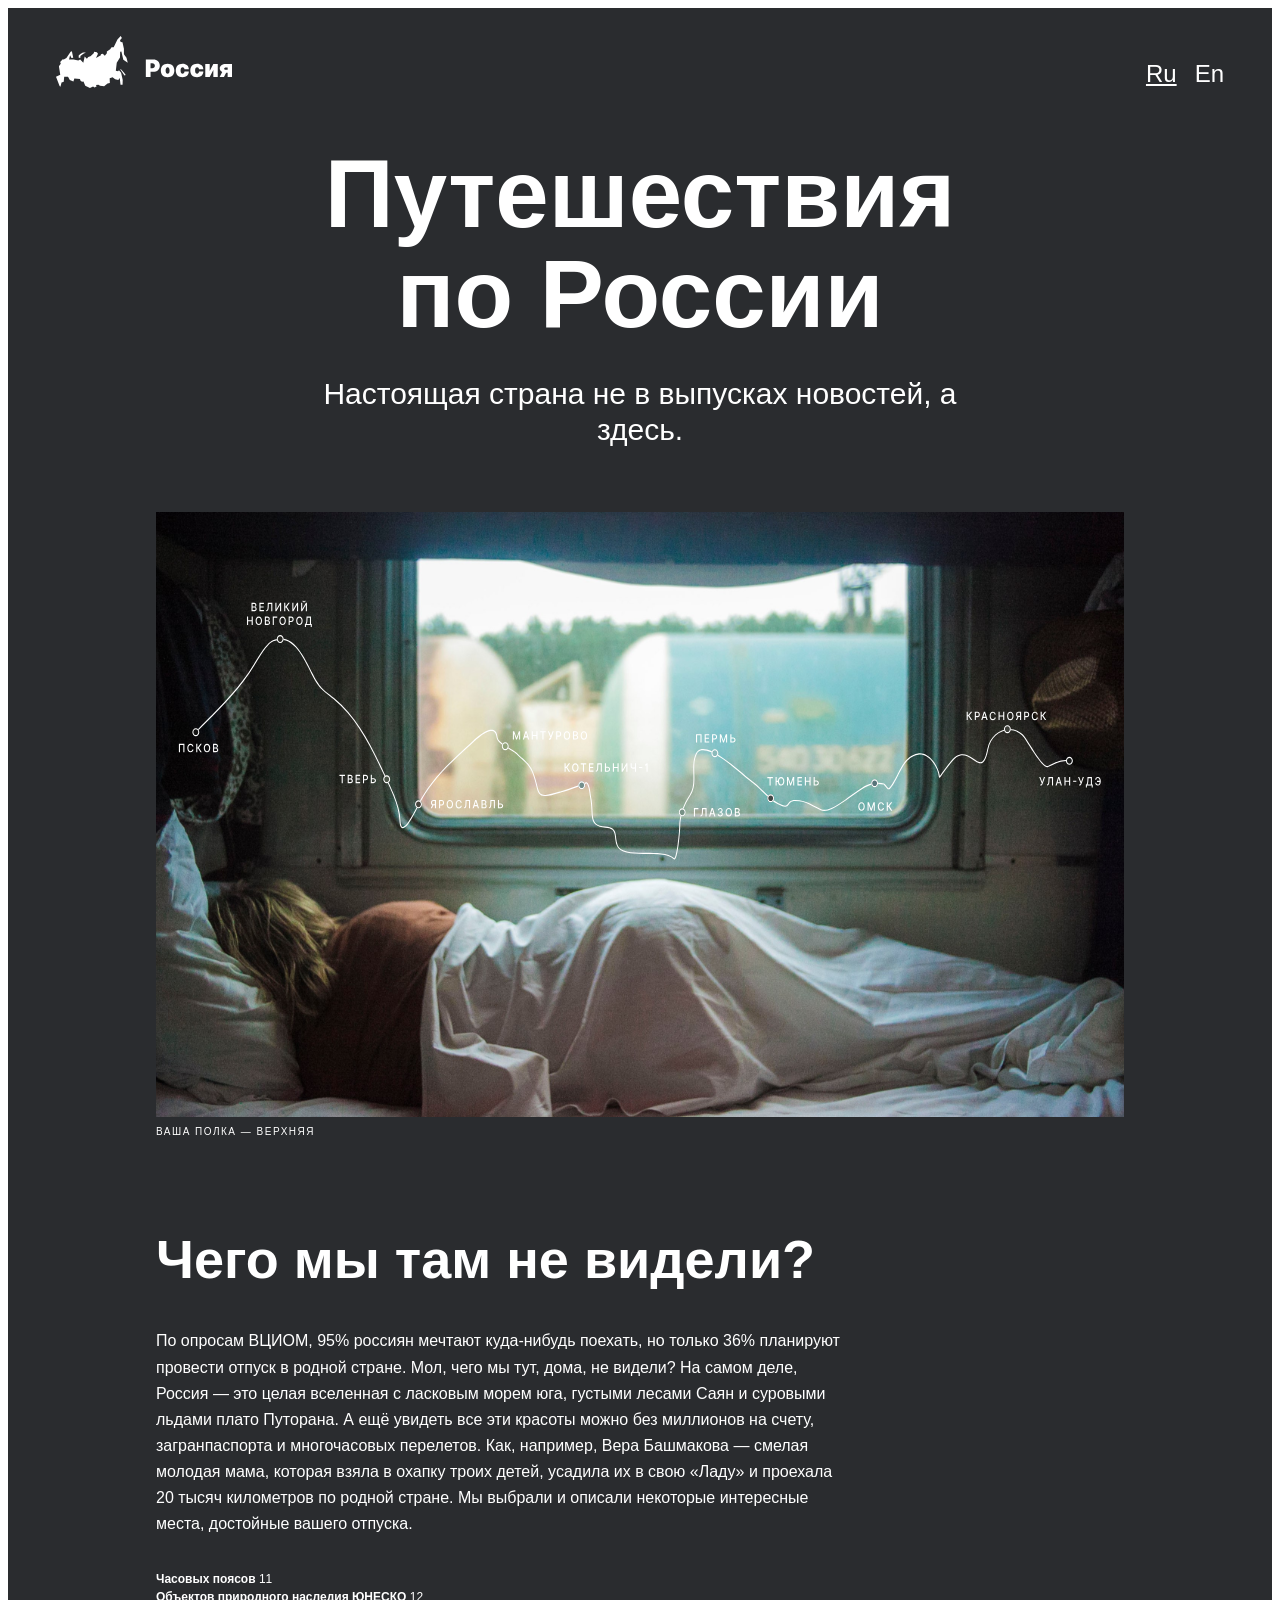
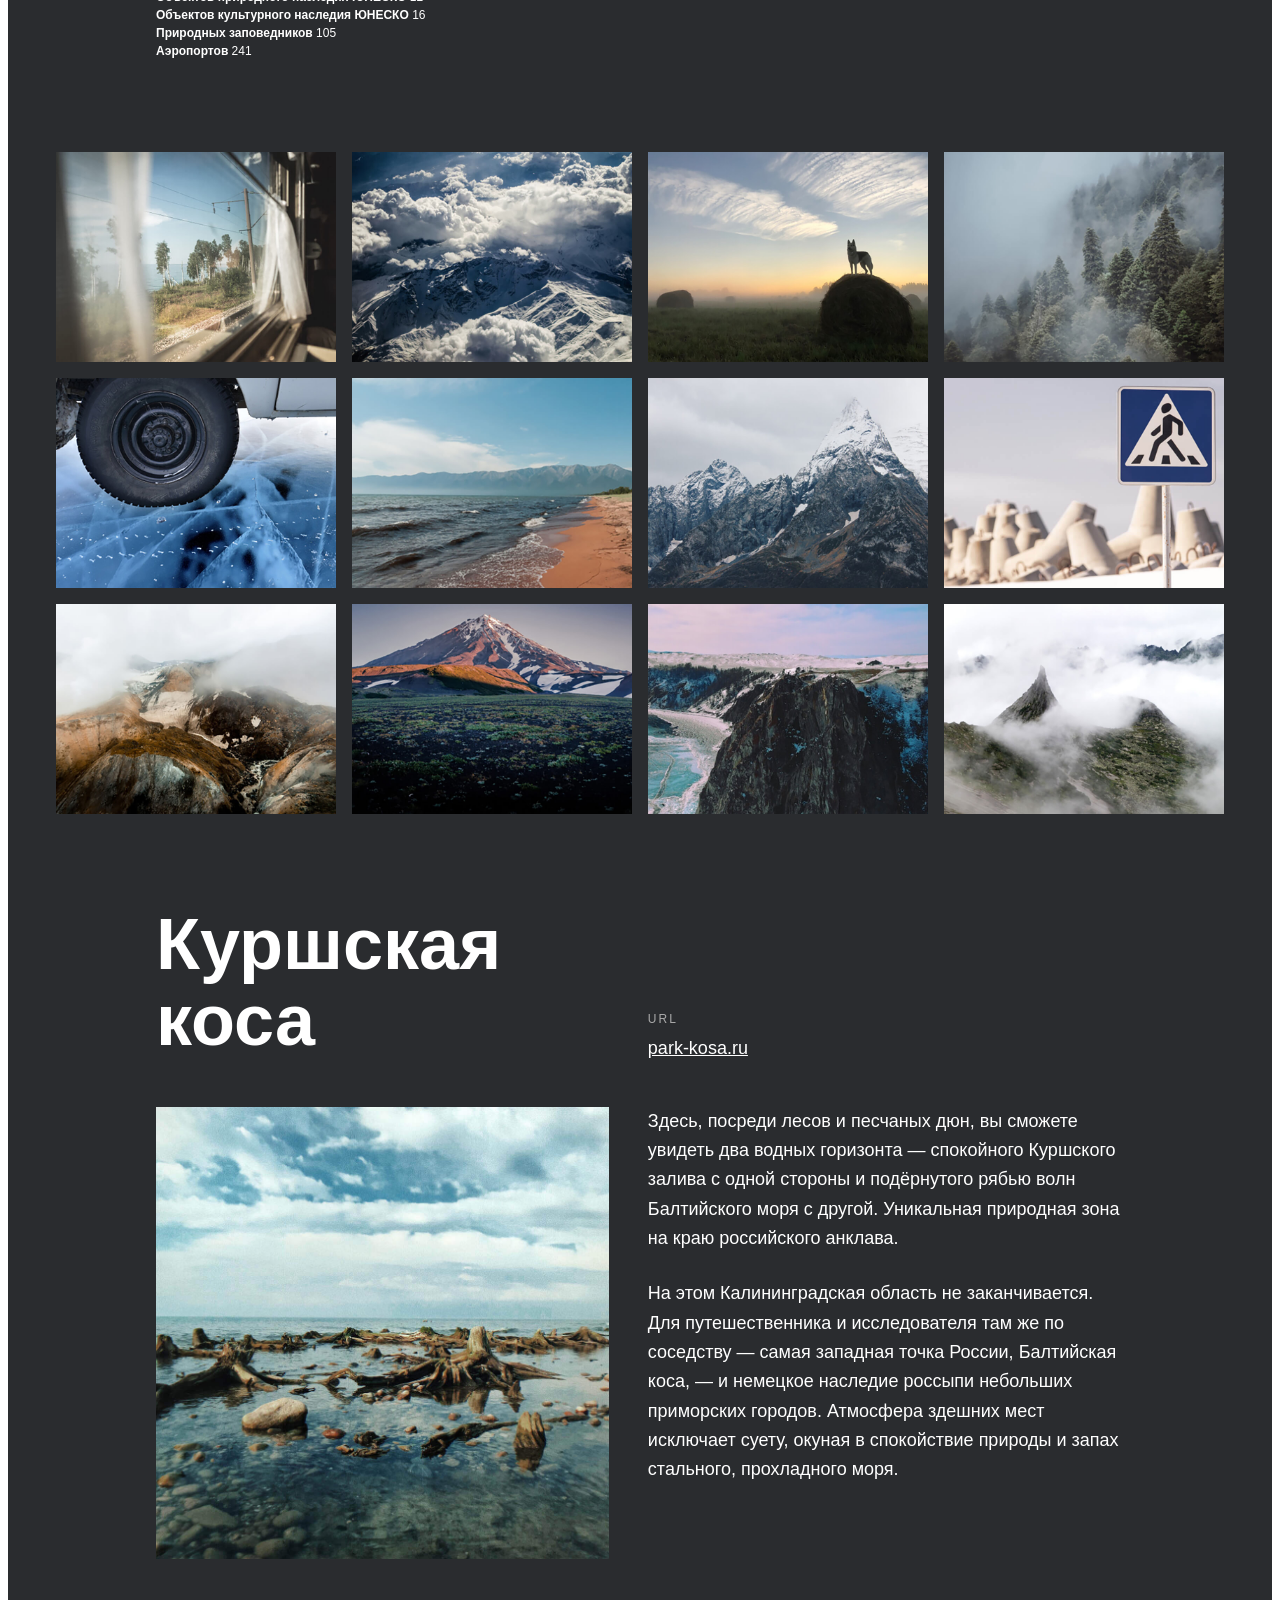
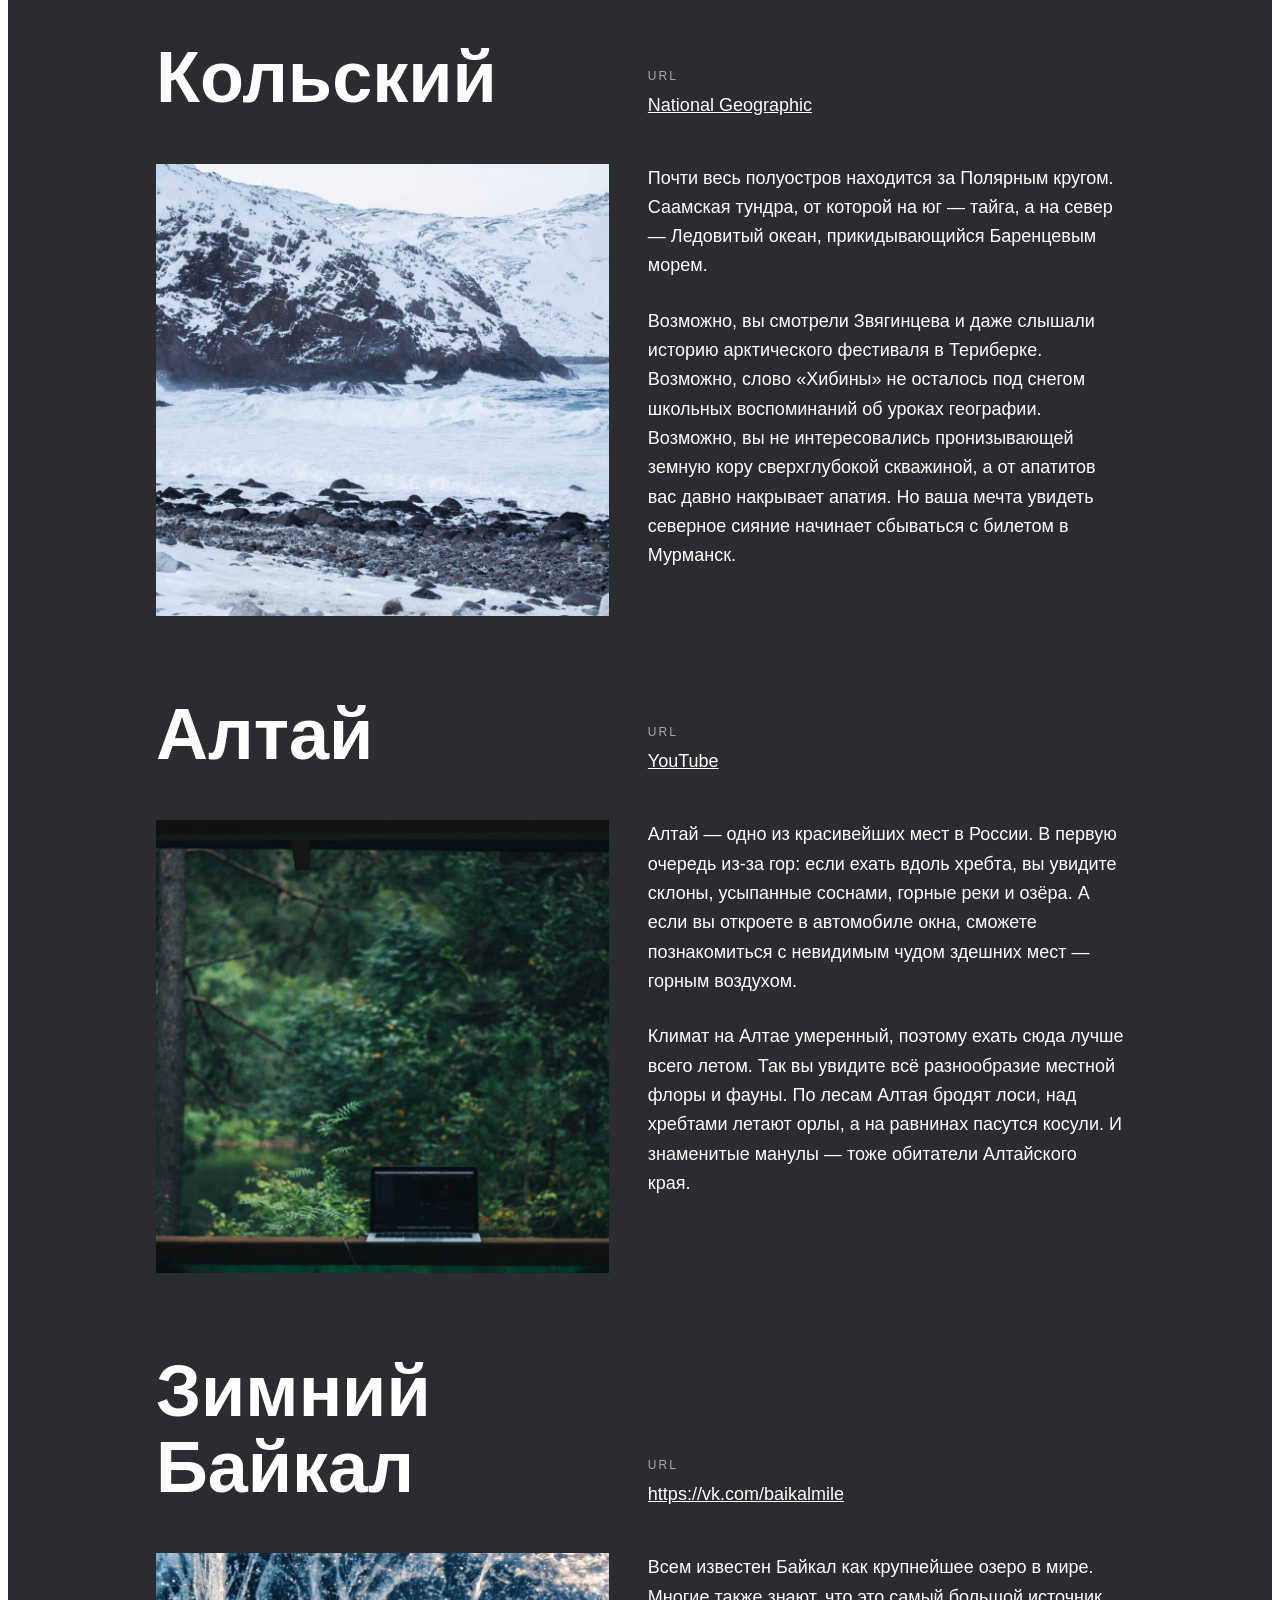
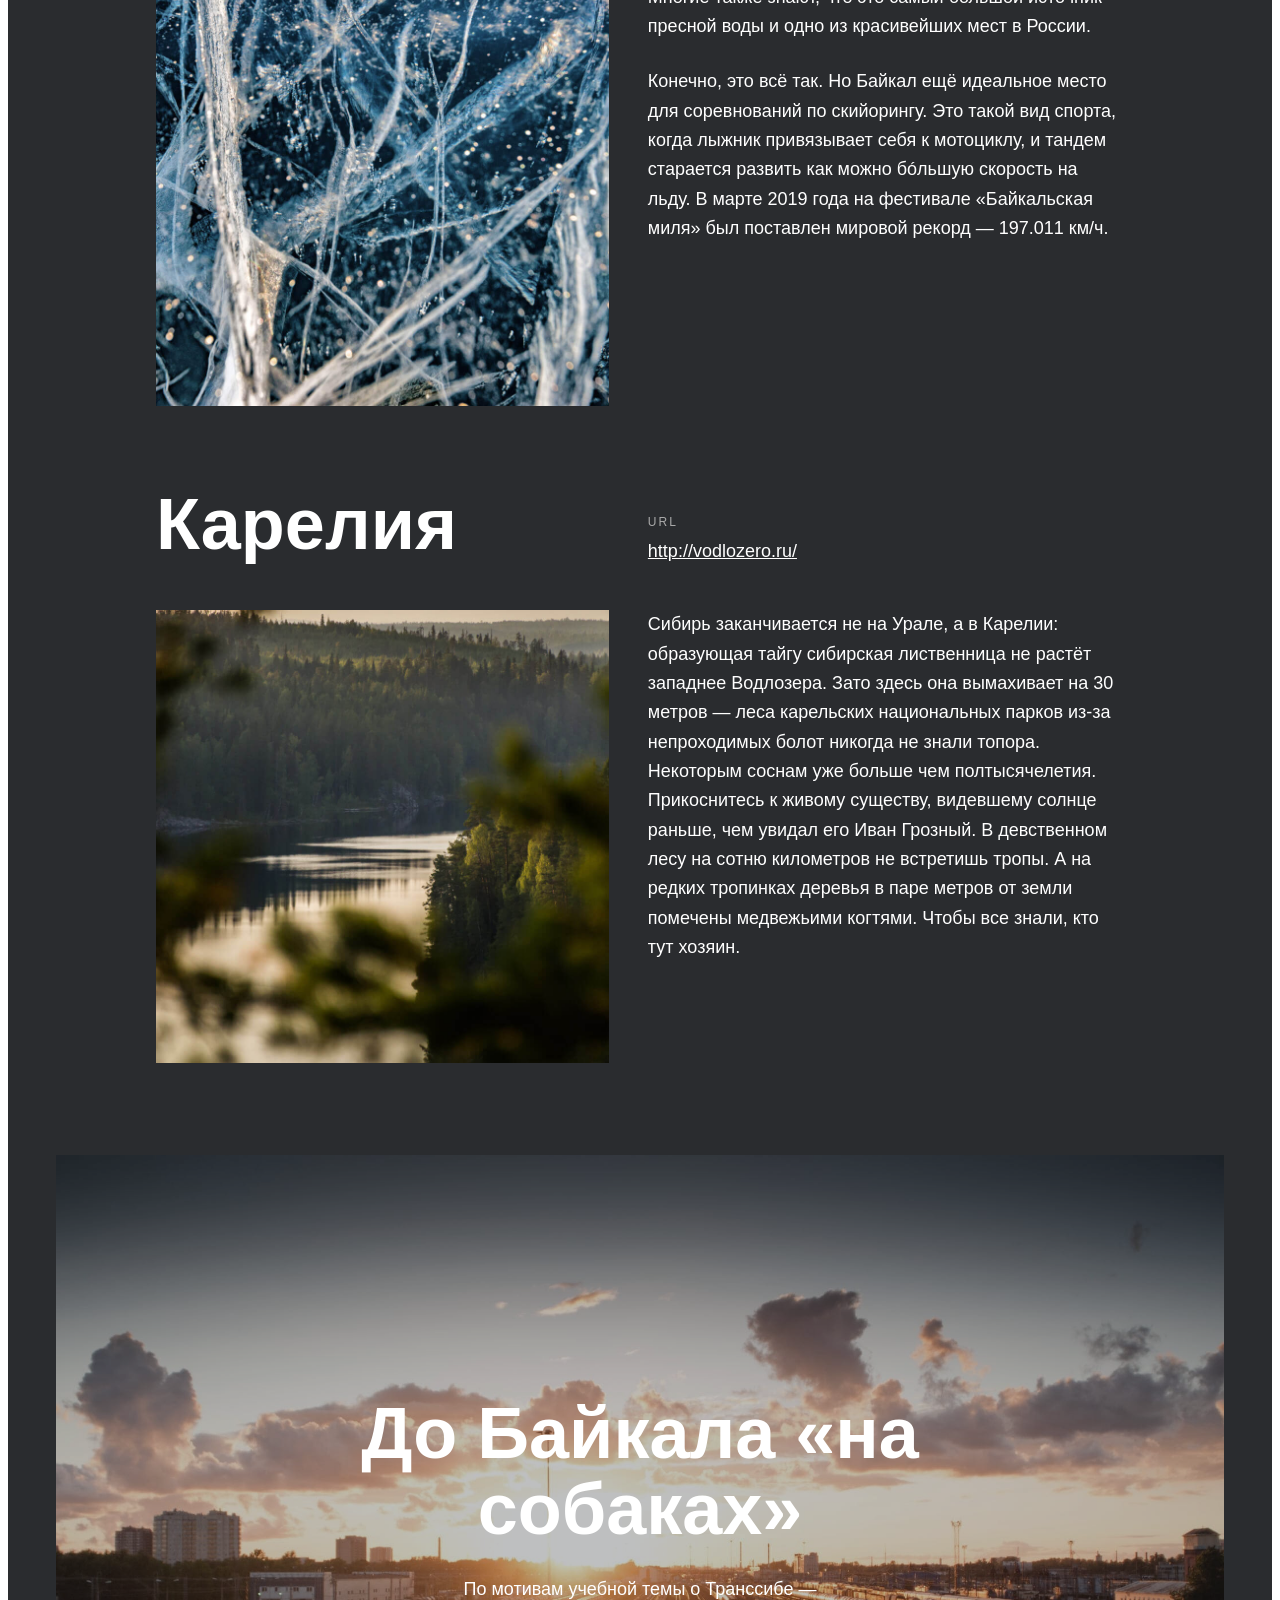
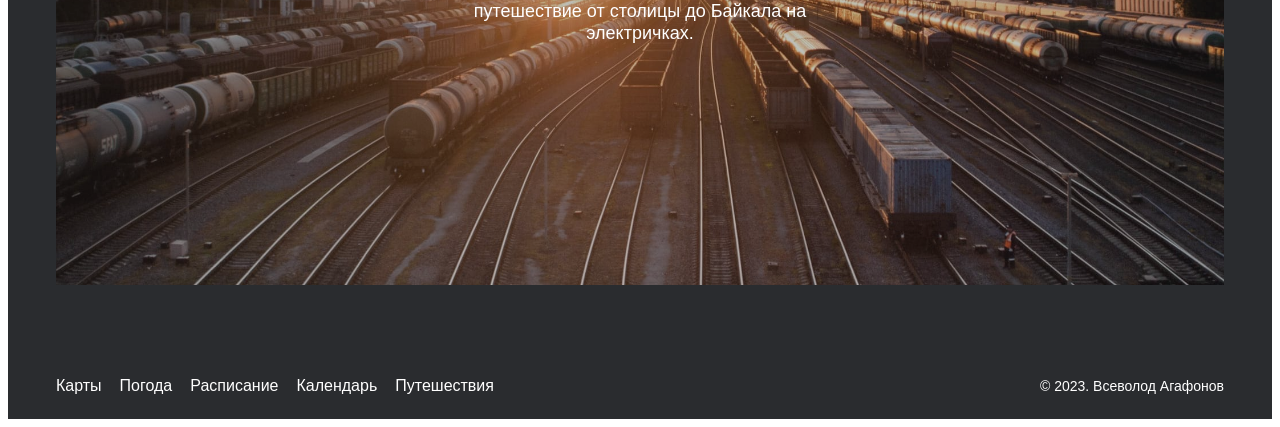
==== commit a206700b: "Made fixes" ====
--- a/index.html
+++ b/index.html
@@ -250,7 +250,7 @@
           <li><a href="https://travel.yandex.ru" class="footer__link" target="_blank">Путешествия</a></li>
         </ul>
         <p class="footer__copyright">
-          &copy; 2020. Всеволод Агафонов
+          &copy; 2023. Всеволод Агафонов
         </p>
       </div>
     </footer>
--- a/pages/index.css
+++ b/pages/index.css
@@ -39,4 +39,4 @@
 @import url(../blocks/footer/__container/footer__container.css);
 @import url(../blocks/footer/__links/footer__links.css);
 @import url(../blocks/footer/__link/footer__link.css);
-@import url(../blocks/footer/_copyright/footer__copyright.css);+@import url(../blocks/footer/__copyright/footer__copyright.css);
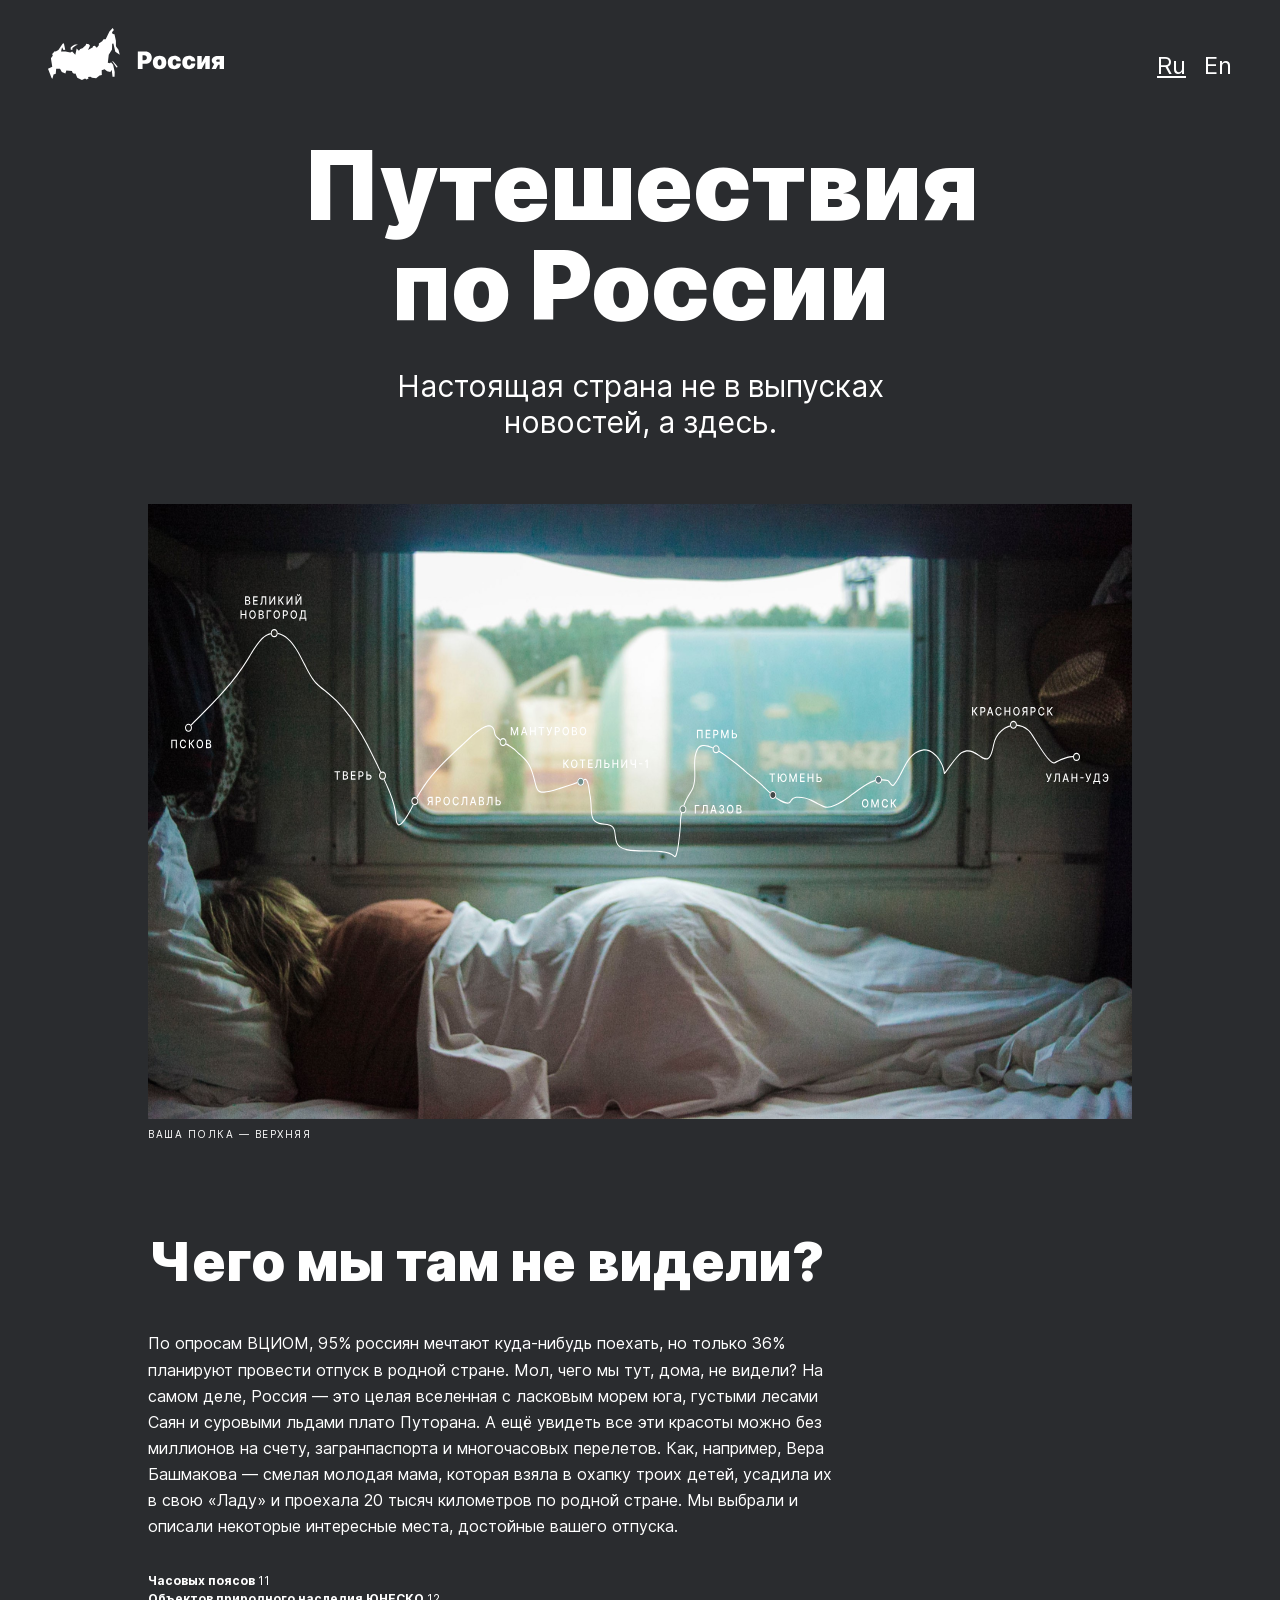
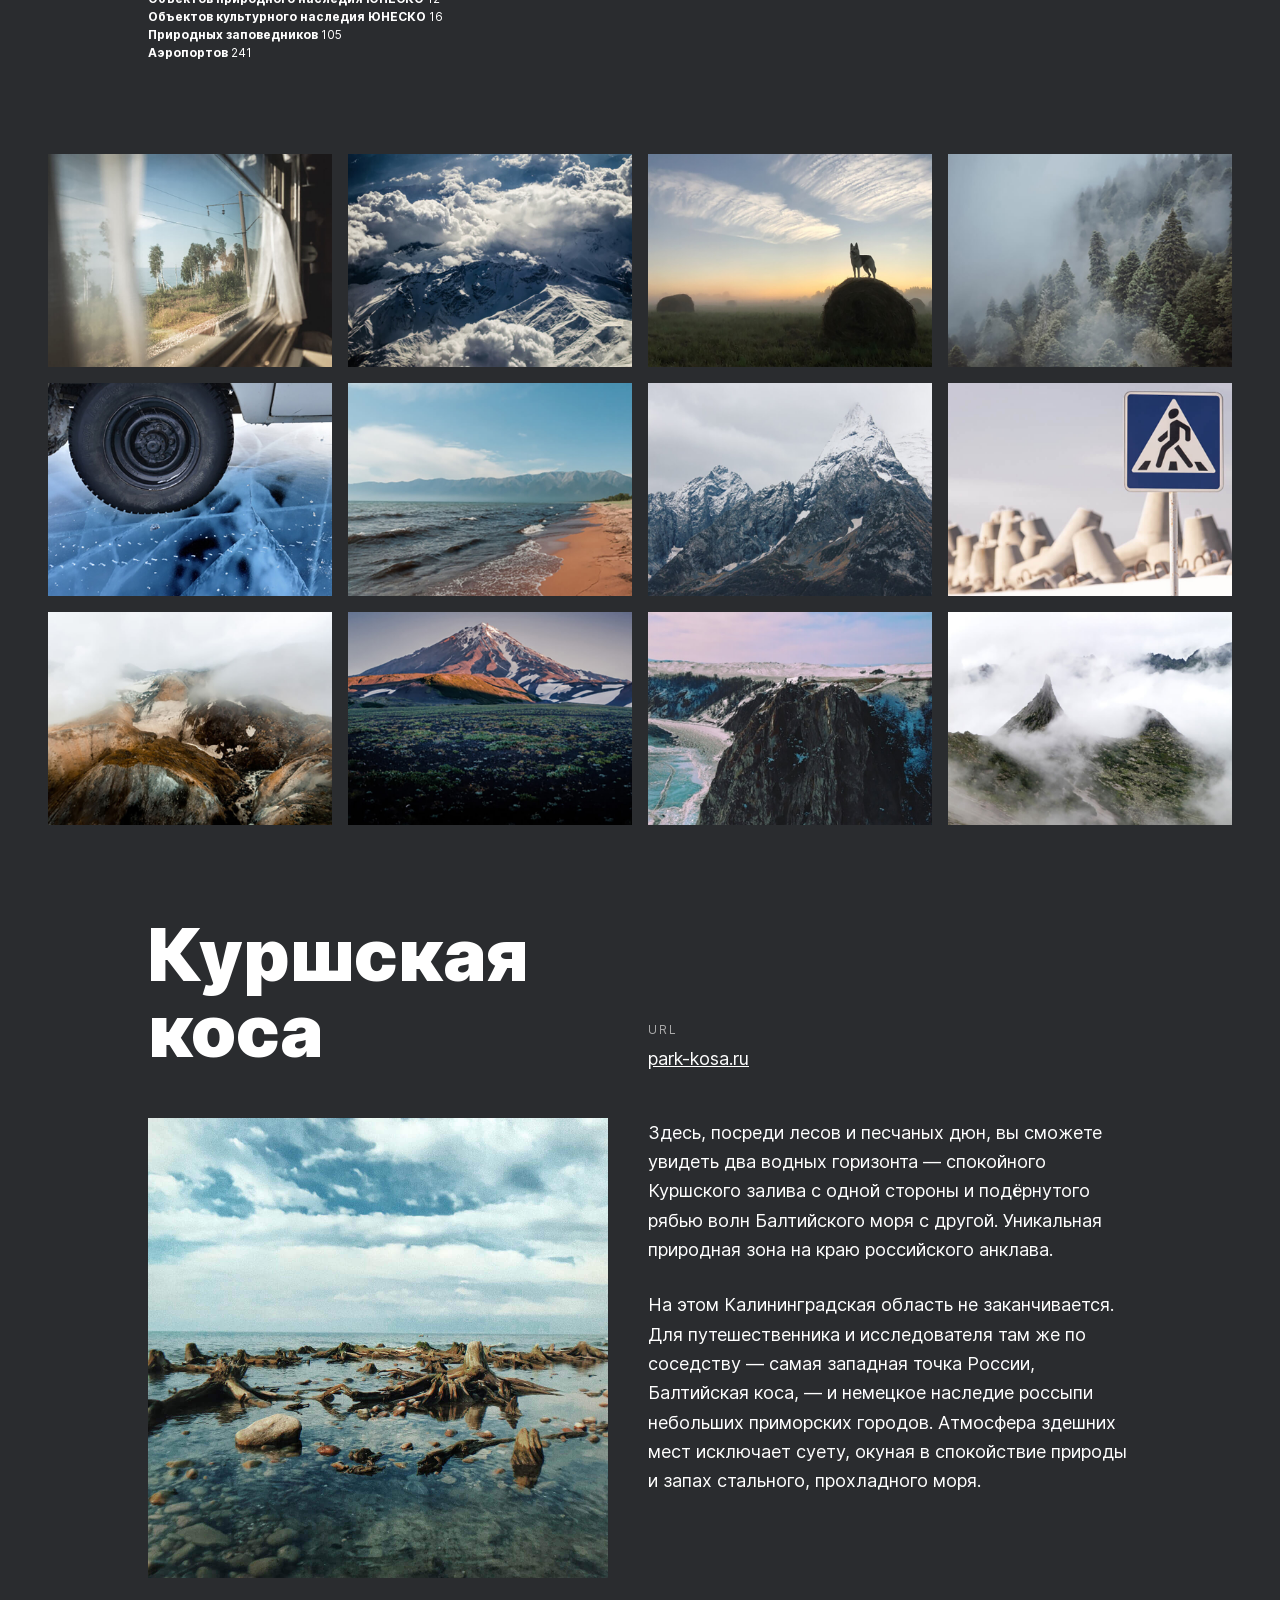
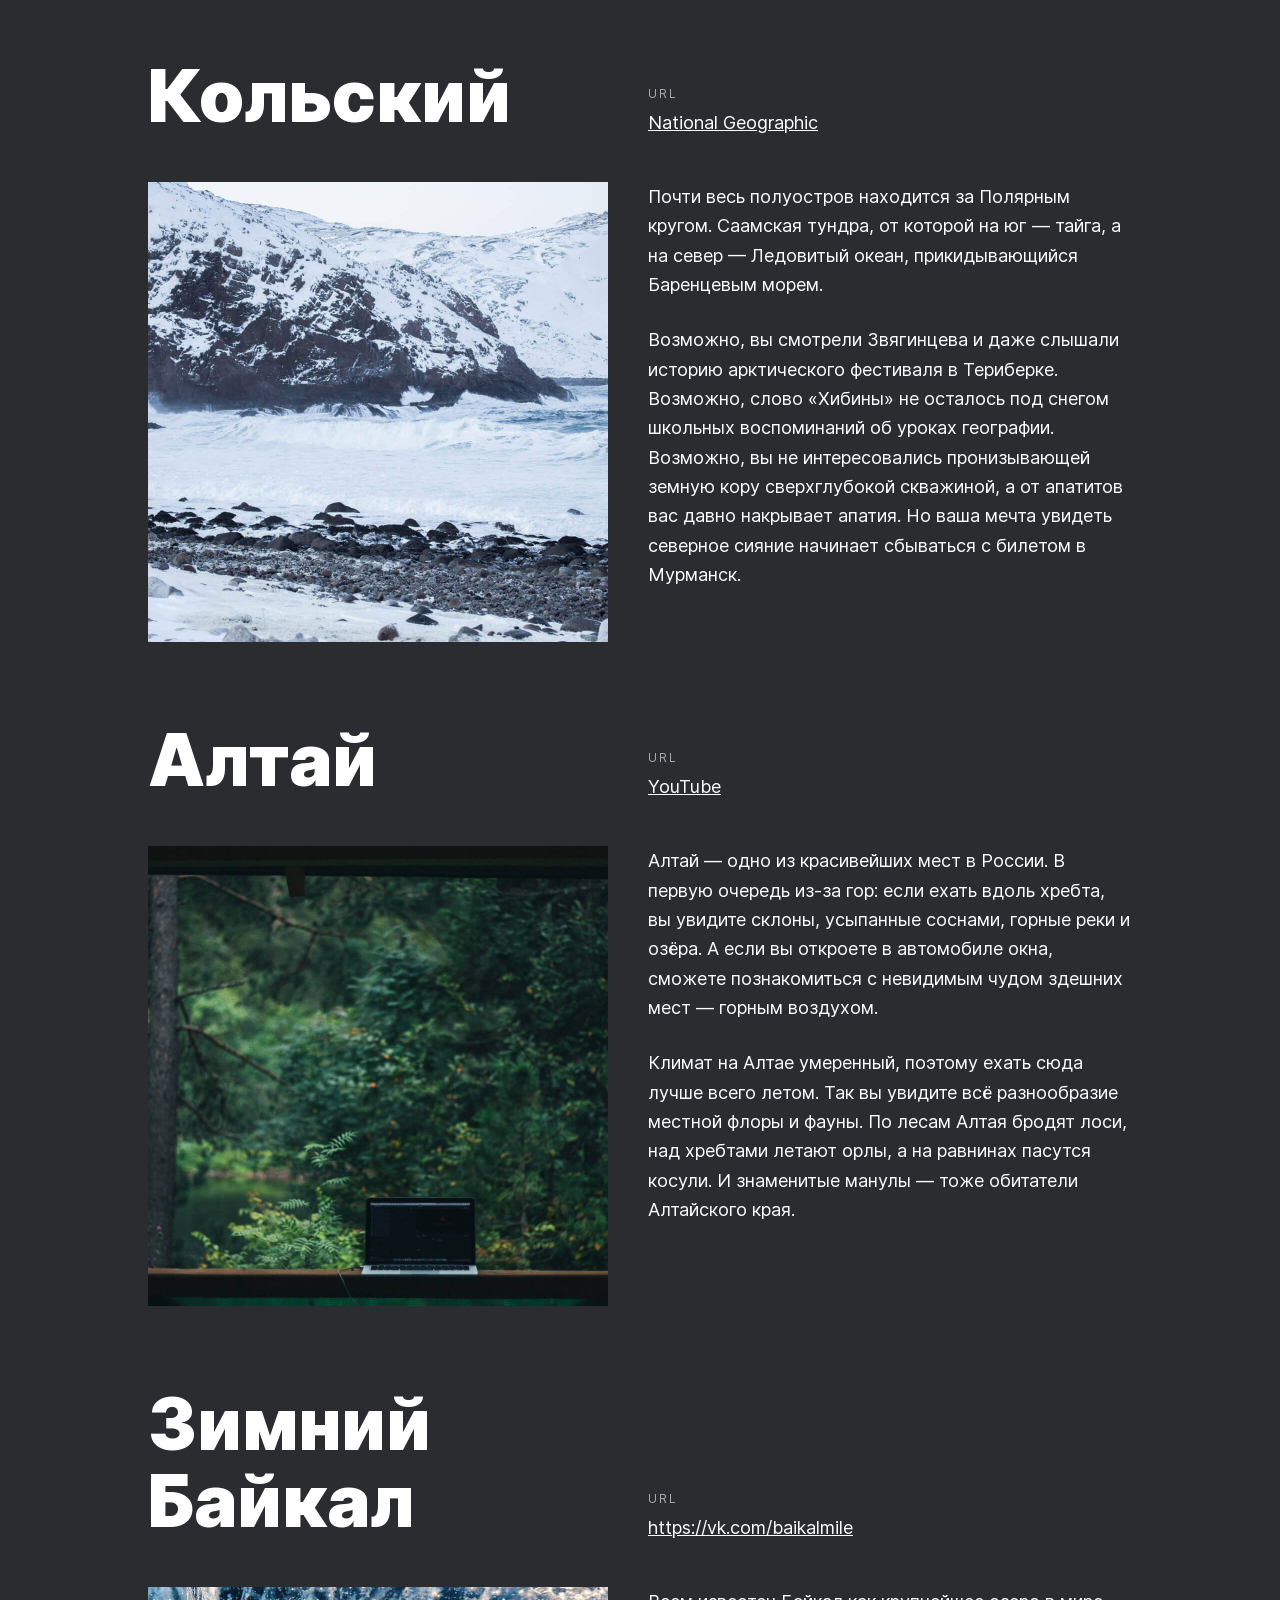
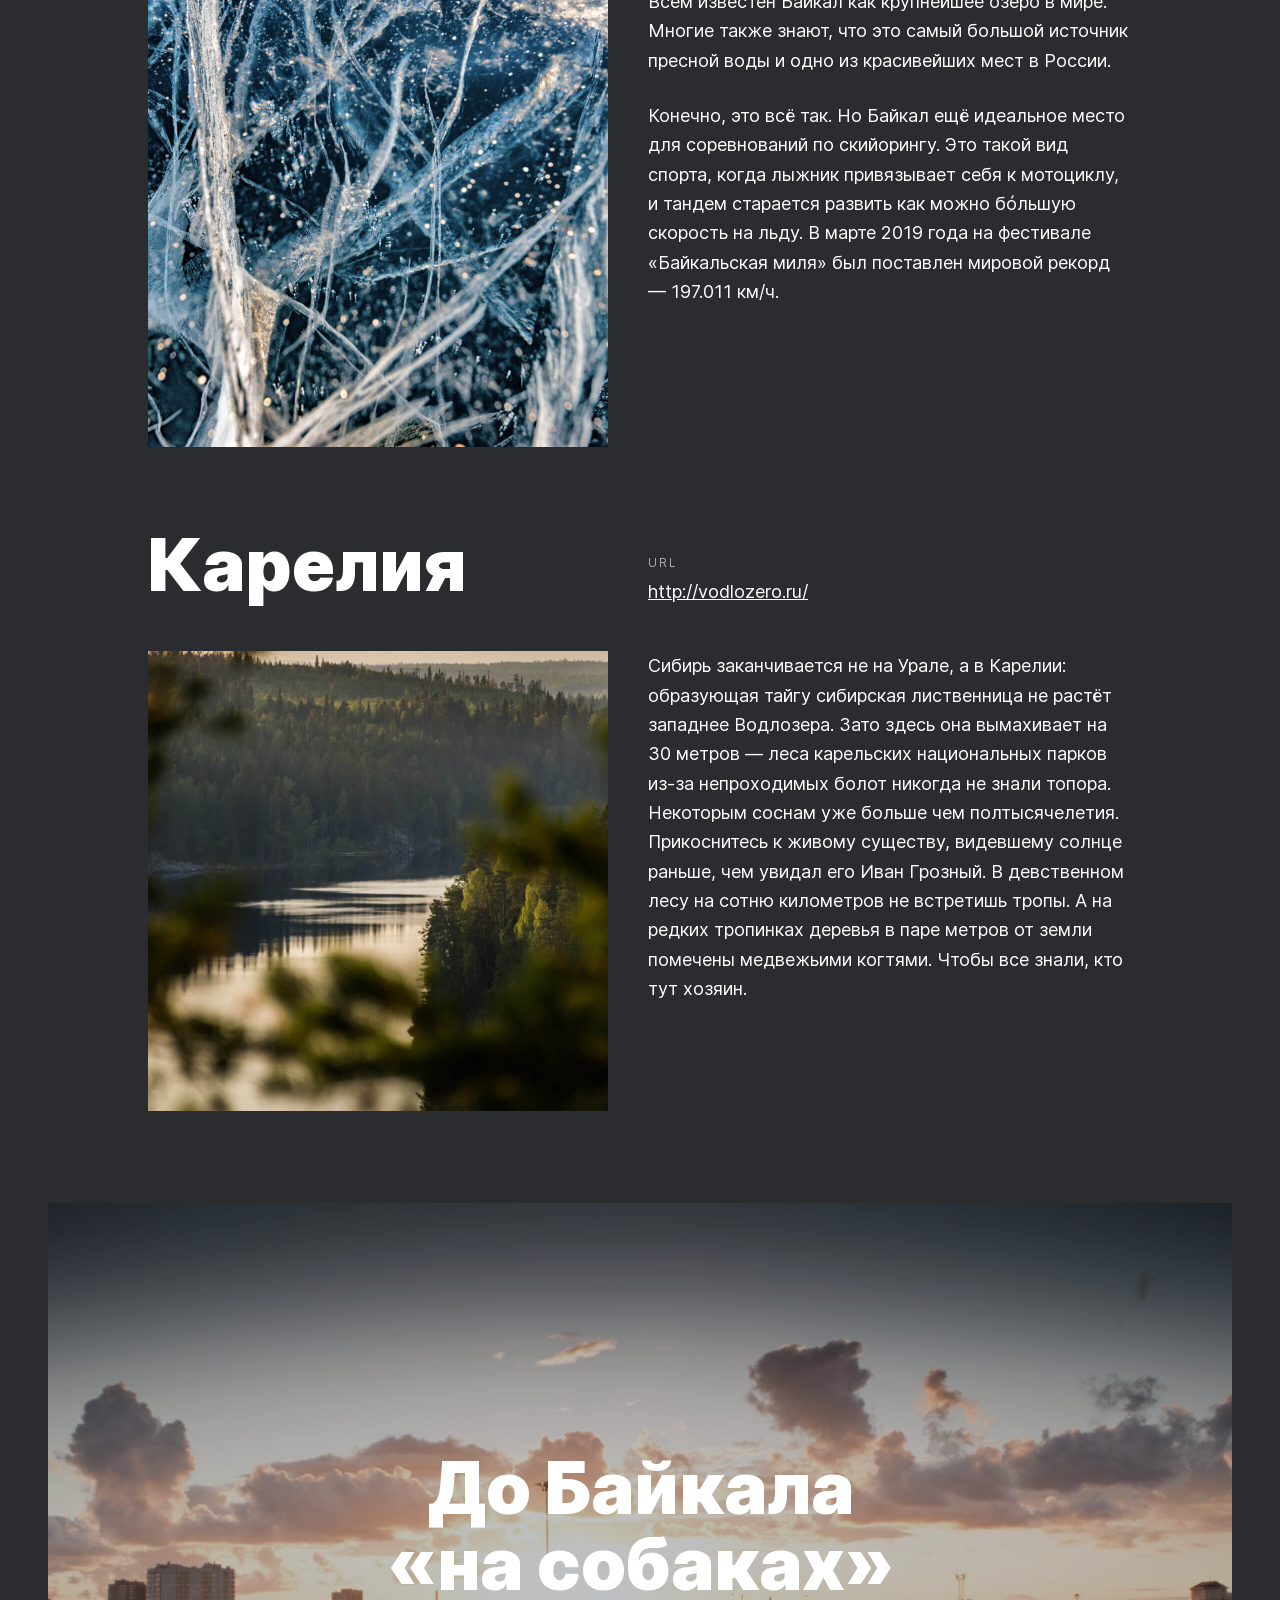
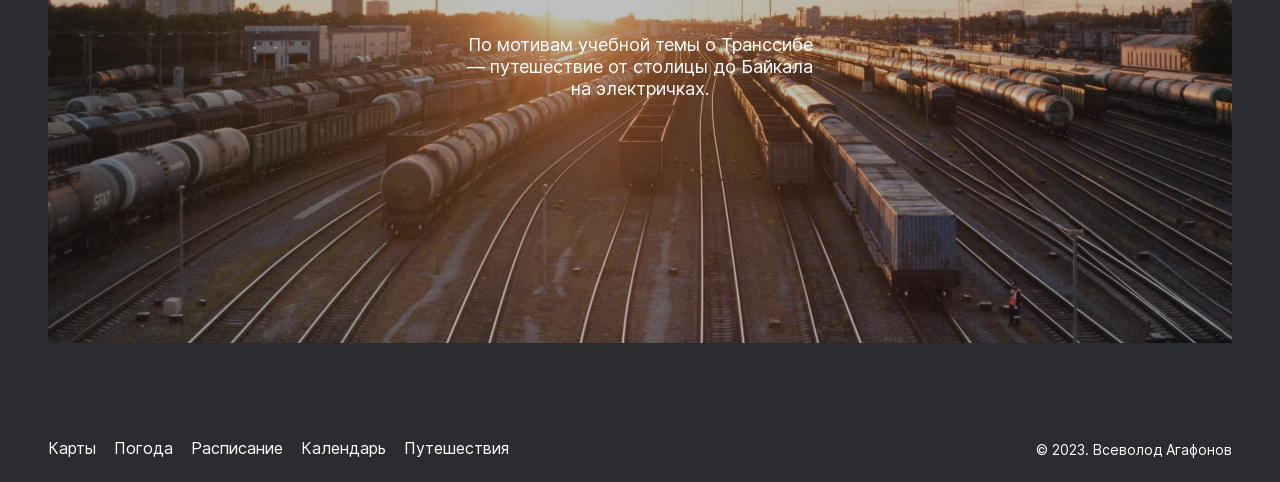
==== commit 8cbb8ce9: "Made fixes 2" ====
--- a/index.html
+++ b/index.html
@@ -9,14 +9,14 @@
   <title>Путешествия по России</title>
 </head>
 
-<body>
-  <div class="page">
+<body class="page">
+  <div class="page__container">
     <header class="header">
       <img src="./images/logo.svg" alt="Россия" class="logo">
-      <div class="header__lang-link-container">
+      <nav class="header__lang-link-container">
         <a href="#" class="header__lang-link header__lang-link_active">Ru</a>
         <a href="#" class="header__lang-link">En</a>
-      </div>
+      </nav>
     </header>
     <main class="content">
       <section class="lead">
@@ -225,19 +225,16 @@
           </div>
         </div>
       </section>
-      <section class="cover">
+      <section class="cover cover__margin">
         <a class="cover__link" href="https://stampsy.com/na-elektrichkakh-do-baikala" target="_blank">
-          <div class="cover__text">
-            <h2 class="cover__title">
-              До Байкала «на собаках»
-            </h2>
-            <p class="cover__subtitle">
-              По мотивам учебной темы о Транссибе — путешествие от столицы до Байкала на электричках.
-            </p>
-          </div>
-          <img class="cover__image" src="./images/cover-trains.jpg" alt="Поезда">
-          <div class="cover__overlay"></div>
+          <h2 class="cover__title">
+            До Байкала «на собаках»
+          </h2>
+          <p class="cover__subtitle">
+            По мотивам учебной темы о Транссибе — путешествие от столицы до Байкала на электричках.
+          </p>
         </a>
+        <img class="cover__image" src="./images/cover-trains.jpg" alt="Поезда">
       </section>
     </main>
     <footer class="footer">
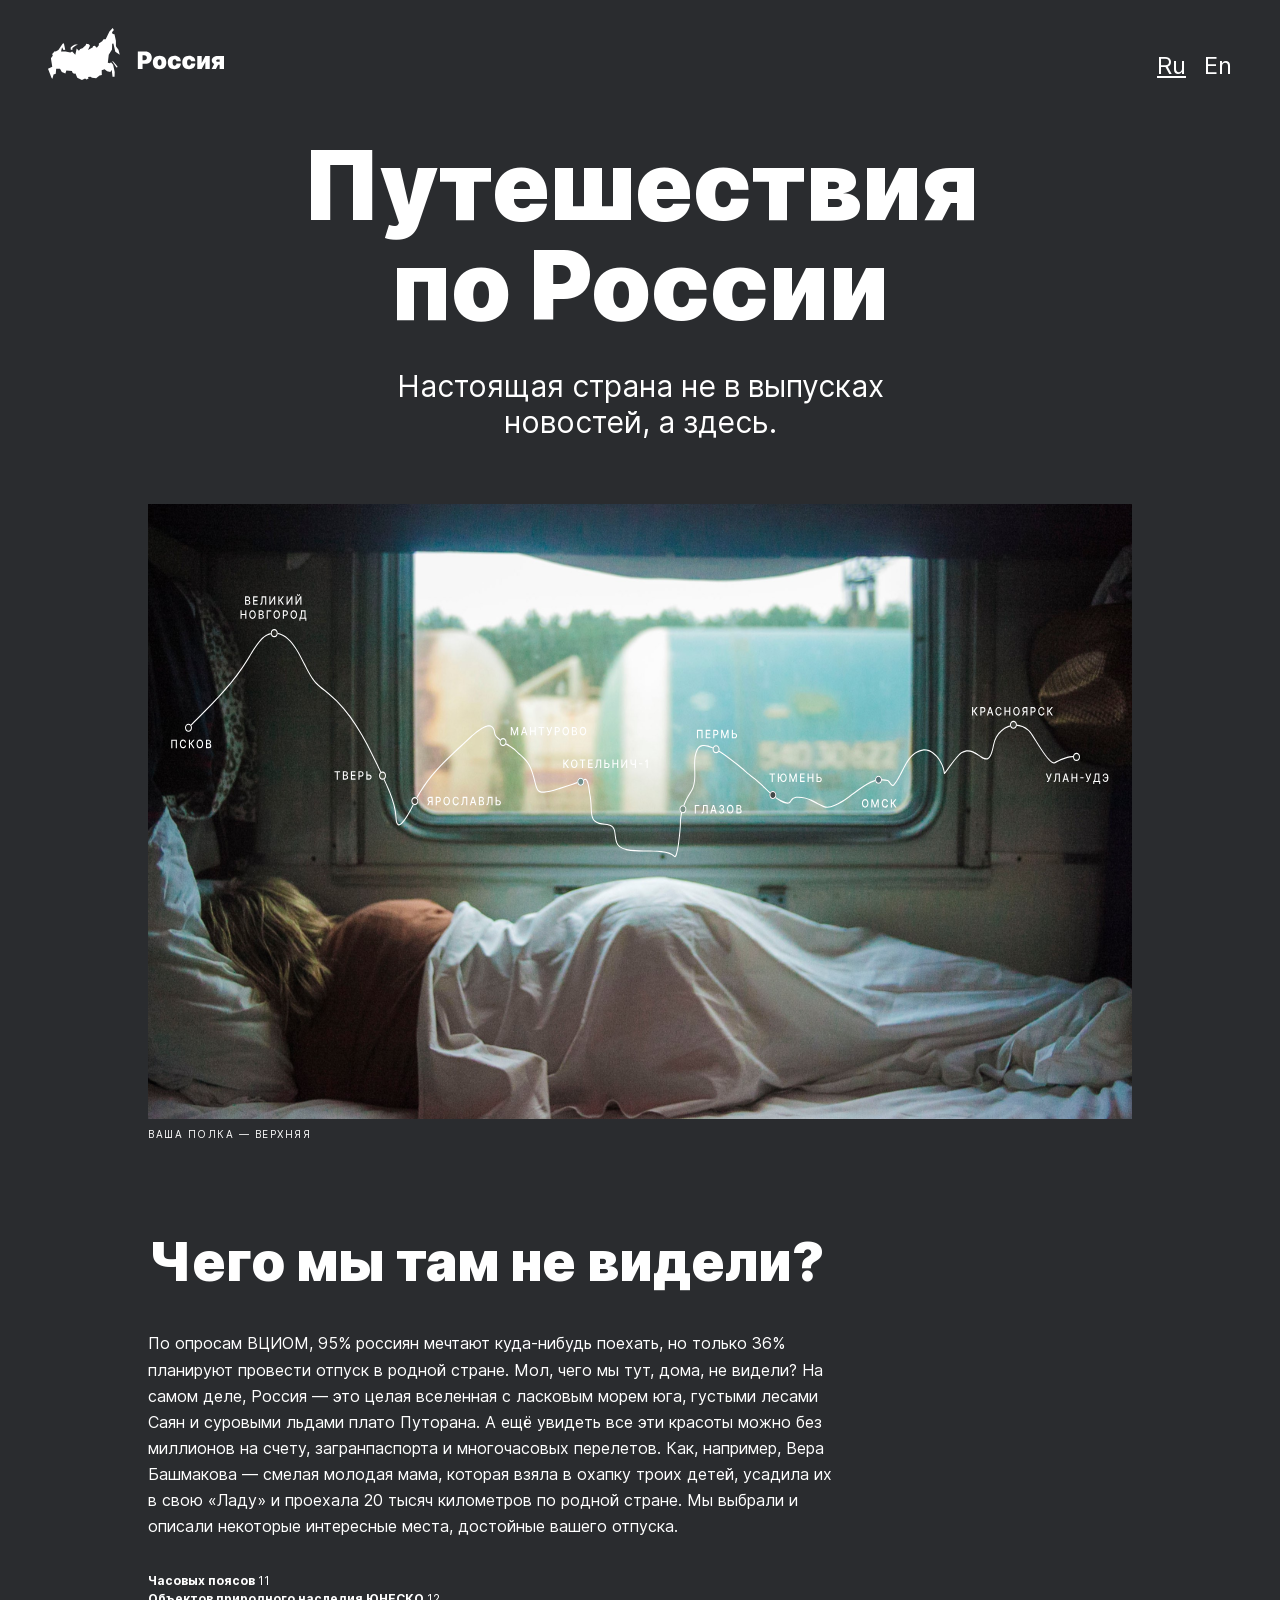
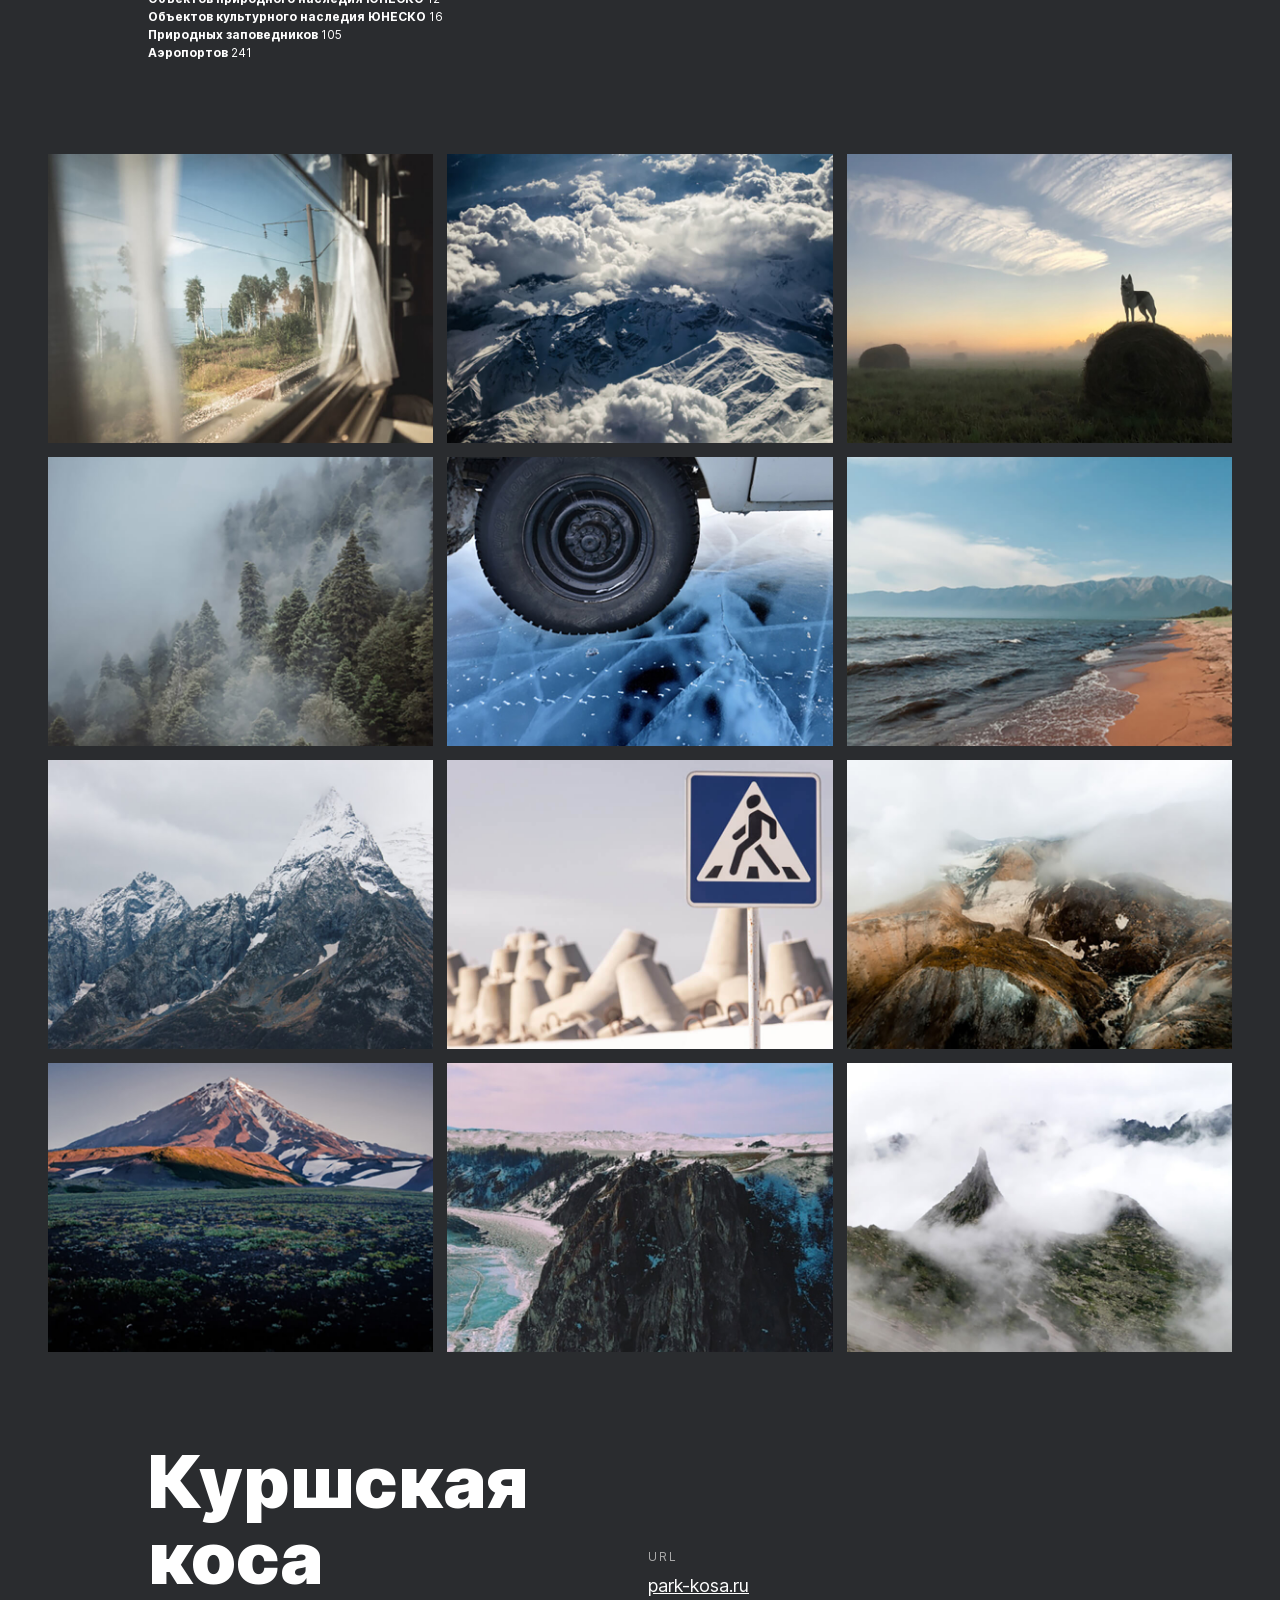
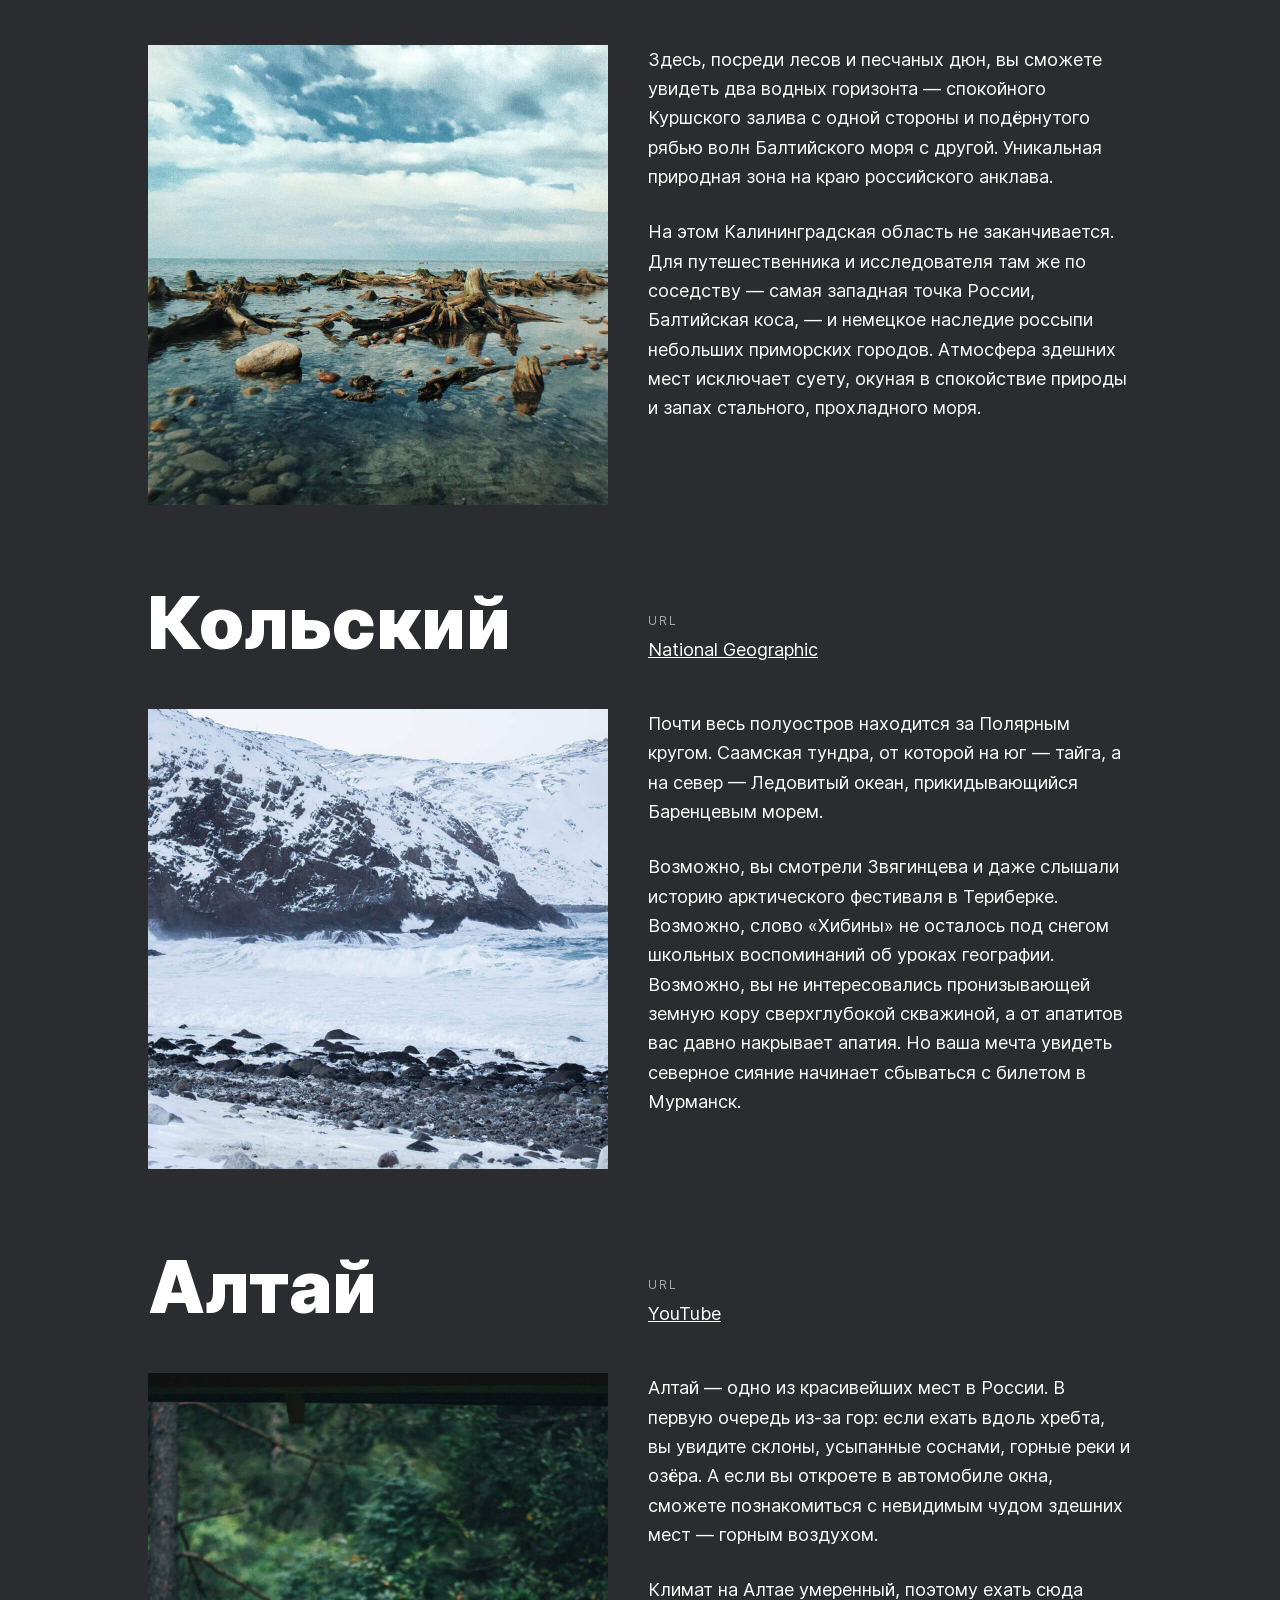
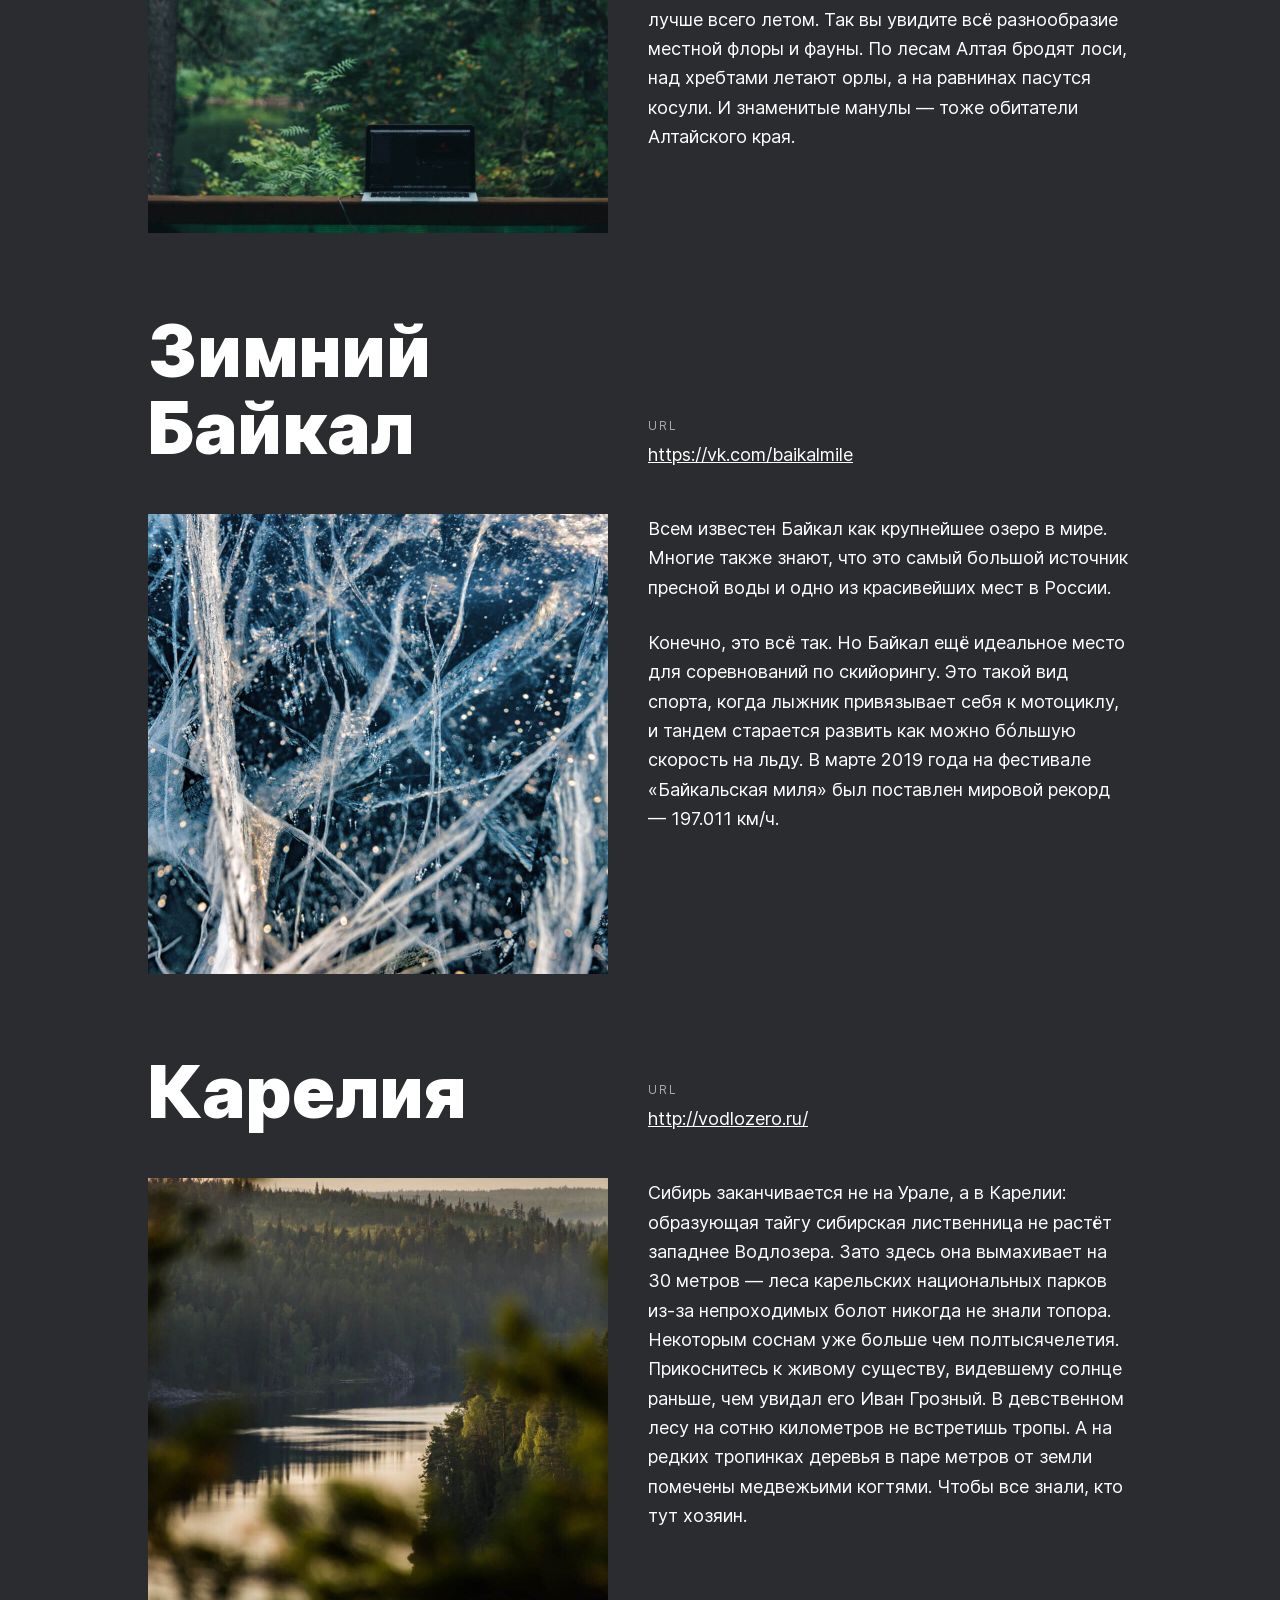
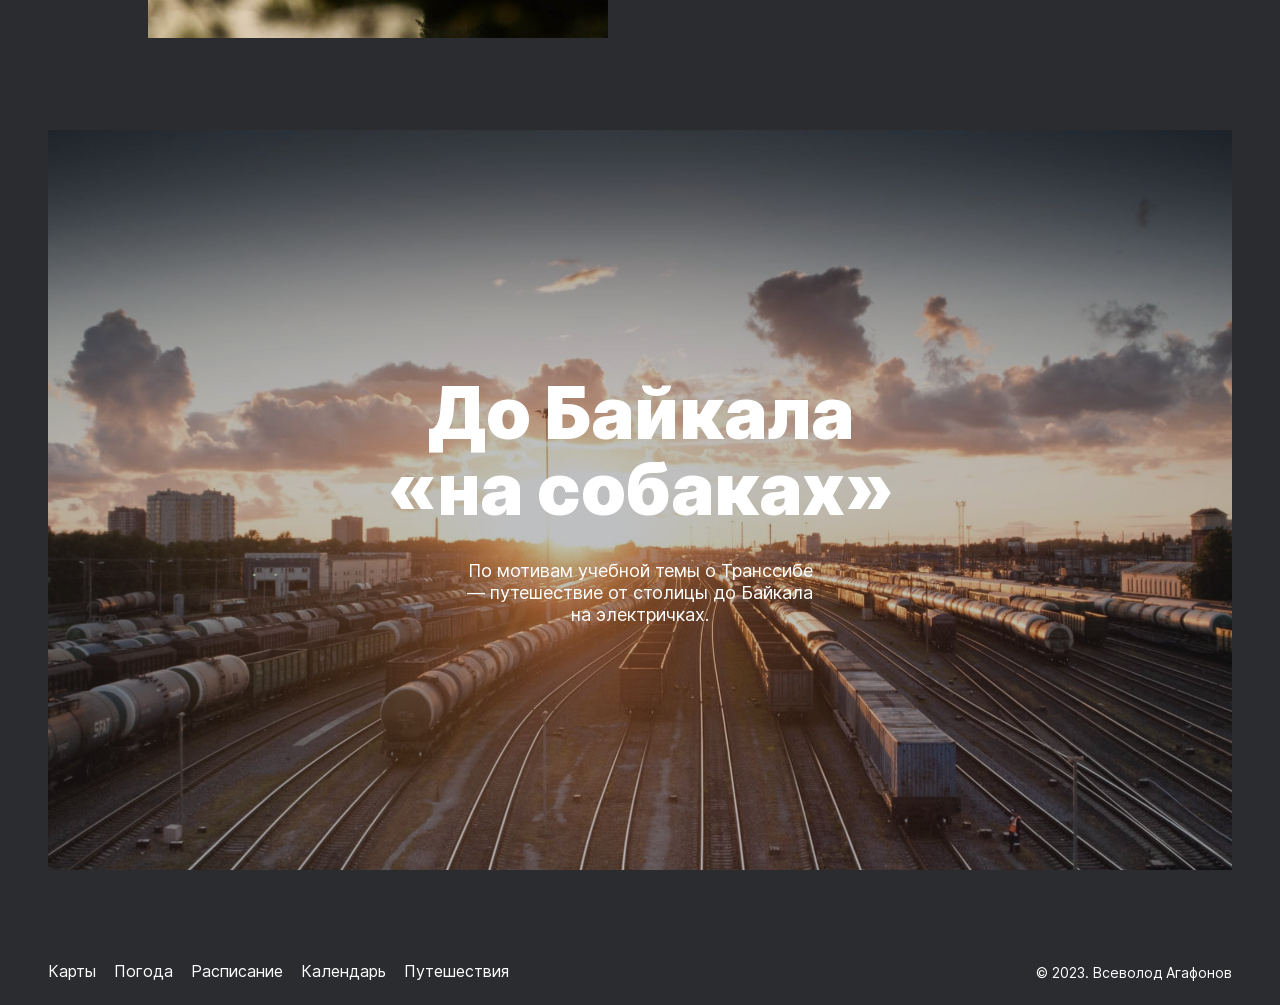
==== commit 5fac0842: "iteration 2" ====
--- a/index.html
+++ b/index.html
@@ -12,7 +12,7 @@
 <body class="page">
   <div class="page__container">
     <header class="header">
-      <img src="./images/logo.svg" alt="Россия" class="logo">
+      <img src="./images/logo.svg" alt="Россия логотип" class="logo">
       <nav class="header__lang-link-container">
         <a href="#" class="header__lang-link header__lang-link_active">Ru</a>
         <a href="#" class="header__lang-link">En</a>
@@ -21,7 +21,7 @@
     <main class="content">
       <section class="lead">
         <h1 class="lead__title">
-          Путешествия по России
+          Путешествия по&nbsp;России
         </h1>
         <p class="lead__subtitle">
           Настоящая страна не в выпусках новостей, а здесь.
@@ -48,11 +48,11 @@
           описали некоторые интересные места, достойные вашего отпуска.
         </p>
         <ul class="intro__list">
-          <li>Часовых поясов <span class="intro__list intro__list_number">11</span></li>
-          <li>Объектов природного наследия ЮНЕСКО <span class="intro__list intro__list_number">12</span></li>
-          <li>Объектов культурного наследия ЮНЕСКО <span class="intro__list intro__list_number">16</span></li>
-          <li>Природных заповедников <span class="intro__list intro__list_number">105</span></li>
-          <li>Аэропортов <span class="intro__list intro__list_number">241</span></li>
+          <li>Часовых поясов <span class="intro__number">11</span></li>
+          <li>Объектов природного наследия ЮНЕСКО <span class="intro__number">12</span></li>
+          <li>Объектов культурного наследия ЮНЕСКО <span class="intro__number">16</span></li>
+          <li>Природных заповедников <span class="intro__number">105</span></li>
+          <li>Аэропортов <span class="intro__number">241</span></li>
         </ul>
       </section>
       <section class="photo-grid">
@@ -77,7 +77,7 @@
             </h2>
             <div class="place__website">
               <h3 class="place__url-heading">
-                URL
+                url
               </h3>
               <a class="place__link" href="http://park-kosa.ru" target="_blank">
                 park-kosa.ru
@@ -109,7 +109,7 @@
             </h2>
             <div class="place__website">
               <h3 class="place__url-heading">
-                URL
+                url
               </h3>
               <a class="place__link" href="https://yourshot.nationalgeographic.com/photos/?keywords=kolskiy"
                 target="_blank">
@@ -141,7 +141,7 @@
             </h2>
             <div class="place__website">
               <h3 class="place__url-heading">
-                URL
+                url
               </h3>
               <a class="place__link" href="https://www.youtube.com/watch?v=7ZEsoV7kWAQ" target="_blank">
                 YouTube
@@ -172,7 +172,7 @@
             </h2>
             <div class="place__website">
               <h3 class="place__url-heading">
-                URL
+                url
               </h3>
               <a class="place__link" href="https://vk.com/baikalmile" target="_blank">
                 https://vk.com/baikalmile
@@ -202,7 +202,7 @@
             </h2>
             <div class="place__website">
               <h3 class="place__url-heading">
-                URL
+                url
               </h3>
               <a class="place__link" href="http://vodlozero.ru" target="_blank">
                 http://vodlozero.ru/
@@ -225,27 +225,28 @@
           </div>
         </div>
       </section>
-      <section class="cover cover__margin">
+      <section class="cover cover_margin_cover">
         <a class="cover__link" href="https://stampsy.com/na-elektrichkakh-do-baikala" target="_blank">
           <h2 class="cover__title">
-            До Байкала «на собаках»
+            До&nbsp;Байкала «на&nbsp;собаках»
           </h2>
           <p class="cover__subtitle">
             По мотивам учебной темы о Транссибе — путешествие от столицы до Байкала на электричках.
           </p>
         </a>
-        <img class="cover__image" src="./images/cover-trains.jpg" alt="Поезда">
       </section>
     </main>
     <footer class="footer">
       <div class="footer__container">
-        <ul class="footer__links">
-          <li><a href="https://yandex.ru/maps" class="footer__link" target="_blank">Карты</a></li>
-          <li><a href="https://yandex.ru/pogoda" class="footer__link" target="_blank">Погода</a></li>
-          <li><a href="https://rasp.yandex.ru" class="footer__link" target="_blank">Расписание</a></li>
-          <li><a href="https://calendar.yandex.ru" class="footer__link" target="_blank">Календарь</a></li>
-          <li><a href="https://travel.yandex.ru" class="footer__link" target="_blank">Путешествия</a></li>
-        </ul>
+        <nav>
+          <ul class="footer__links">
+            <li><a href="https://yandex.ru/maps" class="footer__link" target="_blank">Карты</a></li>
+            <li><a href="https://yandex.ru/pogoda" class="footer__link" target="_blank">Погода</a></li>
+            <li><a href="https://rasp.yandex.ru" class="footer__link" target="_blank">Расписание</a></li>
+            <li><a href="https://calendar.yandex.ru" class="footer__link" target="_blank">Календарь</a></li>
+            <li><a href="https://travel.yandex.ru" class="footer__link" target="_blank">Путешествия</a></li>
+          </ul>
+        </nav>
         <p class="footer__copyright">
           &copy; 2023. Всеволод Агафонов
         </p>
